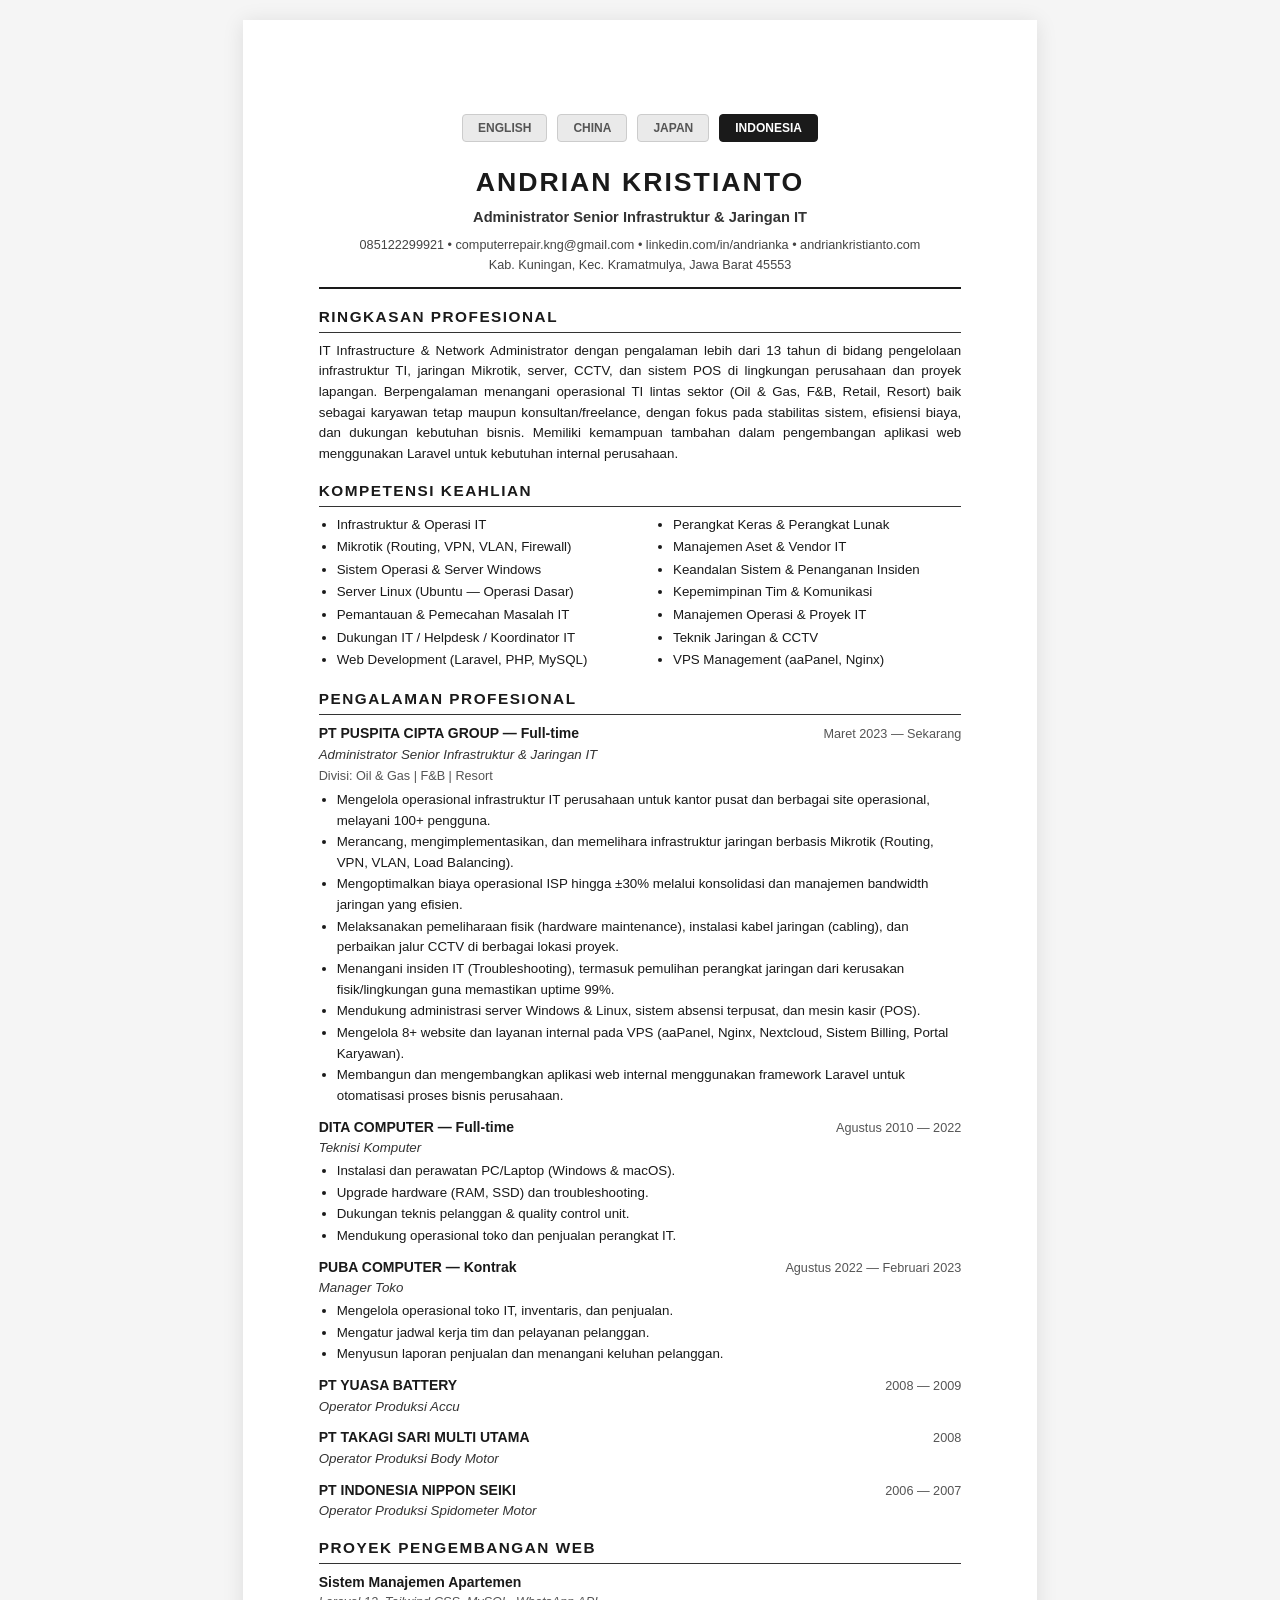
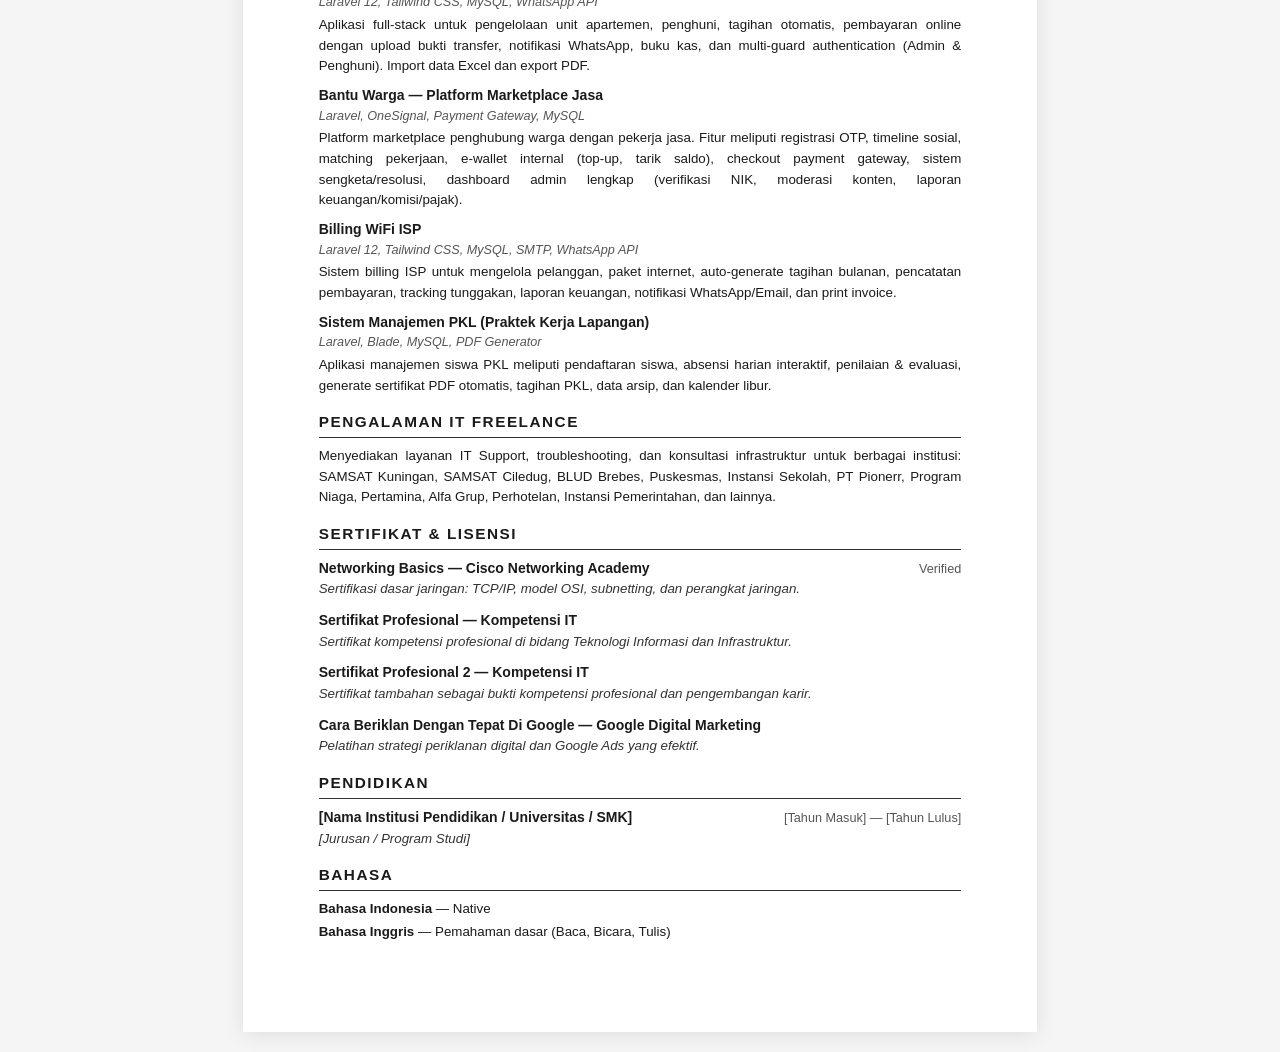
==== cv-ats.html @ 7e69eca9 "feat: add certificates section with documentation and styling to portfolio site" ====
<!DOCTYPE html>
<html lang="id">
<head>
    <meta charset="UTF-8">
    <meta name="viewport" content="width=device-width, initial-scale=1.0">
    <title>CV — Andrian Kristianto | IT Infrastructure & Network Administrator</title>
    <meta name="description" content="CV profesional Andrian Kristianto — Administrator Senior Infrastruktur & Jaringan IT dengan pengalaman 13+ tahun.">
    <link rel="stylesheet" href="cv-ats.css">
</head>
<body>

    <div class="cv-page">

        <!-- LANGUAGE SWITCHER -->
        <div class="lang-switcher no-print">
            <button class="lang-btn" onclick="switchLanguage(this, 'en')">ENGLISH</button>
            <button class="lang-btn" onclick="switchLanguage(this, 'zh')">CHINA</button>
            <button class="lang-btn" onclick="switchLanguage(this, 'ja')">JAPAN</button>
            <button class="lang-btn active" onclick="switchLanguage(this, 'id')">INDONESIA</button>
        </div>

        <!-- HEADER -->
        <header class="cv-header">
            <h1>ANDRIAN KRISTIANTO</h1>
            <p class="cv-subtitle">Administrator Senior Infrastruktur & Jaringan IT</p>
            <p class="cv-contact">
                085122299921 &bull; computerrepair.kng@gmail.com &bull; linkedin.com/in/andrianka &bull; andriankristianto.com<br>
                Kab. Kuningan, Kec. Kramatmulya, Jawa Barat 45553
            </p>
        </header>

        <!-- RINGKASAN PROFESIONAL -->
        <section class="cv-section">
            <h2>RINGKASAN PROFESIONAL</h2>
            <p>
                IT Infrastructure & Network Administrator dengan pengalaman lebih dari 13 tahun di bidang pengelolaan 
                infrastruktur TI, jaringan Mikrotik, server, CCTV, dan sistem POS di lingkungan perusahaan dan proyek lapangan. 
                Berpengalaman menangani operasional TI lintas sektor (Oil & Gas, F&B, Retail, Resort) baik sebagai karyawan 
                tetap maupun konsultan/freelance, dengan fokus pada stabilitas sistem, efisiensi biaya, dan dukungan 
                kebutuhan bisnis. Memiliki kemampuan tambahan dalam pengembangan aplikasi web menggunakan Laravel untuk 
                kebutuhan internal perusahaan.
            </p>
        </section>

        <!-- KOMPETENSI KEAHLIAN -->
        <section class="cv-section">
            <h2>KOMPETENSI KEAHLIAN</h2>
            <div class="cv-skills-grid">
                <ul>
                    <li>Infrastruktur & Operasi IT</li>
                    <li>Mikrotik (Routing, VPN, VLAN, Firewall)</li>
                    <li>Sistem Operasi & Server Windows</li>
                    <li>Server Linux (Ubuntu — Operasi Dasar)</li>
                    <li>Pemantauan & Pemecahan Masalah IT</li>
                    <li>Dukungan IT / Helpdesk / Koordinator IT</li>
                    <li>Web Development (Laravel, PHP, MySQL)</li>
                </ul>
                <ul>
                    <li>Perangkat Keras & Perangkat Lunak</li>
                    <li>Manajemen Aset & Vendor IT</li>
                    <li>Keandalan Sistem & Penanganan Insiden</li>
                    <li>Kepemimpinan Tim & Komunikasi</li>
                    <li>Manajemen Operasi & Proyek IT</li>
                    <li>Teknik Jaringan & CCTV</li>
                    <li>VPS Management (aaPanel, Nginx)</li>
                </ul>
            </div>
        </section>

        <!-- PENGALAMAN PROFESIONAL -->
        <section class="cv-section">
            <h2>PENGALAMAN PROFESIONAL</h2>

            <div class="cv-job">
                <div class="cv-job-header">
                    <h3>PT PUSPITA CIPTA GROUP — Full-time</h3>
                    <span class="cv-date">Maret 2023 — Sekarang</span>
                </div>
                <p class="cv-job-title">Administrator Senior Infrastruktur & Jaringan IT</p>
                <p class="cv-job-division">Divisi: Oil & Gas | F&B | Resort</p>
                <ul>
                    <li>Mengelola operasional infrastruktur IT perusahaan untuk kantor pusat dan berbagai site operasional, melayani 100+ pengguna.</li>
                    <li>Merancang, mengimplementasikan, dan memelihara infrastruktur jaringan berbasis Mikrotik (Routing, VPN, VLAN, Load Balancing).</li>
                    <li>Mengoptimalkan biaya operasional ISP hingga ±30% melalui konsolidasi dan manajemen bandwidth jaringan yang efisien.</li>
                    <li>Melaksanakan pemeliharaan fisik (hardware maintenance), instalasi kabel jaringan (cabling), dan perbaikan jalur CCTV di berbagai lokasi proyek.</li>
                    <li>Menangani insiden IT (Troubleshooting), termasuk pemulihan perangkat jaringan dari kerusakan fisik/lingkungan guna memastikan uptime 99%.</li>
                    <li>Mendukung administrasi server Windows & Linux, sistem absensi terpusat, dan mesin kasir (POS).</li>
                    <li>Mengelola 8+ website dan layanan internal pada VPS (aaPanel, Nginx, Nextcloud, Sistem Billing, Portal Karyawan).</li>
                    <li>Membangun dan mengembangkan aplikasi web internal menggunakan framework Laravel untuk otomatisasi proses bisnis perusahaan.</li>
                </ul>
            </div>

            <div class="cv-job">
                <div class="cv-job-header">
                    <h3>DITA COMPUTER — Full-time</h3>
                    <span class="cv-date">Agustus 2010 — 2022</span>
                </div>
                <p class="cv-job-title">Teknisi Komputer</p>
                <ul>
                    <li>Instalasi dan perawatan PC/Laptop (Windows & macOS).</li>
                    <li>Upgrade hardware (RAM, SSD) dan troubleshooting.</li>
                    <li>Dukungan teknis pelanggan & quality control unit.</li>
                    <li>Mendukung operasional toko dan penjualan perangkat IT.</li>
                </ul>
            </div>

            <div class="cv-job">
                <div class="cv-job-header">
                    <h3>PUBA COMPUTER — Kontrak</h3>
                    <span class="cv-date">Agustus 2022 — Februari 2023</span>
                </div>
                <p class="cv-job-title">Manager Toko</p>
                <ul>
                    <li>Mengelola operasional toko IT, inventaris, dan penjualan.</li>
                    <li>Mengatur jadwal kerja tim dan pelayanan pelanggan.</li>
                    <li>Menyusun laporan penjualan dan menangani keluhan pelanggan.</li>
                </ul>
            </div>

            <div class="cv-job">
                <div class="cv-job-header">
                    <h3>PT YUASA BATTERY</h3>
                    <span class="cv-date">2008 — 2009</span>
                </div>
                <p class="cv-job-title">Operator Produksi Accu</p>
            </div>

            <div class="cv-job">
                <div class="cv-job-header">
                    <h3>PT TAKAGI SARI MULTI UTAMA</h3>
                    <span class="cv-date">2008</span>
                </div>
                <p class="cv-job-title">Operator Produksi Body Motor</p>
            </div>

            <div class="cv-job">
                <div class="cv-job-header">
                    <h3>PT INDONESIA NIPPON SEIKI</h3>
                    <span class="cv-date">2006 — 2007</span>
                </div>
                <p class="cv-job-title">Operator Produksi Spidometer Motor</p>
            </div>
        </section>

        <!-- PROYEK PENGEMBANGAN WEB -->
        <section class="cv-section">
            <h2>PROYEK PENGEMBANGAN WEB</h2>

            <div class="cv-project">
                <h3>Sistem Manajemen Apartemen</h3>
                <p class="cv-tech">Laravel 12, Tailwind CSS, MySQL, WhatsApp API</p>
                <p>Aplikasi full-stack untuk pengelolaan unit apartemen, penghuni, tagihan otomatis, pembayaran online dengan upload bukti transfer, notifikasi WhatsApp, buku kas, dan multi-guard authentication (Admin & Penghuni). Import data Excel dan export PDF.</p>
            </div>

            <div class="cv-project">
                <h3>Bantu Warga — Platform Marketplace Jasa</h3>
                <p class="cv-tech">Laravel, OneSignal, Payment Gateway, MySQL</p>
                <p>Platform marketplace penghubung warga dengan pekerja jasa. Fitur meliputi registrasi OTP, timeline sosial, matching pekerjaan, e-wallet internal (top-up, tarik saldo), checkout payment gateway, sistem sengketa/resolusi, dashboard admin lengkap (verifikasi NIK, moderasi konten, laporan keuangan/komisi/pajak).</p>
            </div>

            <div class="cv-project">
                <h3>Billing WiFi ISP</h3>
                <p class="cv-tech">Laravel 12, Tailwind CSS, MySQL, SMTP, WhatsApp API</p>
                <p>Sistem billing ISP untuk mengelola pelanggan, paket internet, auto-generate tagihan bulanan, pencatatan pembayaran, tracking tunggakan, laporan keuangan, notifikasi WhatsApp/Email, dan print invoice.</p>
            </div>

            <div class="cv-project">
                <h3>Sistem Manajemen PKL (Praktek Kerja Lapangan)</h3>
                <p class="cv-tech">Laravel, Blade, MySQL, PDF Generator</p>
                <p>Aplikasi manajemen siswa PKL meliputi pendaftaran siswa, absensi harian interaktif, penilaian & evaluasi, generate sertifikat PDF otomatis, tagihan PKL, data arsip, dan kalender libur.</p>
            </div>
        </section>

        <!-- IT FREELANCE -->
        <section class="cv-section">
            <h2>PENGALAMAN IT FREELANCE</h2>
            <p>
                Menyediakan layanan IT Support, troubleshooting, dan konsultasi infrastruktur untuk berbagai institusi:
                SAMSAT Kuningan, SAMSAT Ciledug, BLUD Brebes, Puskesmas, Instansi Sekolah, PT Pionerr, 
                Program Niaga, Pertamina, Alfa Grup, Perhotelan, Instansi Pemerintahan, dan lainnya.
            </p>
        </section>

        <!-- SERTIFIKAT & LISENSI -->
        <section class="cv-section">
            <h2>SERTIFIKAT & LISENSI</h2>

            <div class="cv-job">
                <div class="cv-job-header">
                    <h3>Networking Basics — Cisco Networking Academy</h3>
                    <span class="cv-date">Verified</span>
                </div>
                <p class="cv-job-title">Sertifikasi dasar jaringan: TCP/IP, model OSI, subnetting, dan perangkat jaringan.</p>
            </div>

            <div class="cv-job">
                <div class="cv-job-header">
                    <h3>Sertifikat Profesional — Kompetensi IT</h3>
                </div>
                <p class="cv-job-title">Sertifikat kompetensi profesional di bidang Teknologi Informasi dan Infrastruktur.</p>
            </div>

            <div class="cv-job">
                <div class="cv-job-header">
                    <h3>Sertifikat Profesional 2 — Kompetensi IT</h3>
                </div>
                <p class="cv-job-title">Sertifikat tambahan sebagai bukti kompetensi profesional dan pengembangan karir.</p>
            </div>

            <div class="cv-job">
                <div class="cv-job-header">
                    <h3>Cara Beriklan Dengan Tepat Di Google — Google Digital Marketing</h3>
                </div>
                <p class="cv-job-title">Pelatihan strategi periklanan digital dan Google Ads yang efektif.</p>
            </div>
        </section>

        <!-- PENDIDIKAN -->
        <section class="cv-section">
            <h2>PENDIDIKAN</h2>
            <div class="cv-job">
                <div class="cv-job-header">
                    <h3>[Nama Institusi Pendidikan / Universitas / SMK]</h3>
                    <span class="cv-date">[Tahun Masuk] — [Tahun Lulus]</span>
                </div>
                <p class="cv-job-title">[Jurusan / Program Studi]</p>
            </div>
        </section>

        <!-- BAHASA -->
        <section class="cv-section">
            <h2>BAHASA</h2>
            <ul class="cv-lang">
                <li><strong>Bahasa Indonesia</strong> — Native</li>
                <li><strong>Bahasa Inggris</strong> — Pemahaman dasar (Baca, Bicara, Tulis)</li>
            </ul>
        </section>

    </div>

    <script>
        function switchLanguage(btn, langCode) {
            // Remove active class from all buttons
            document.querySelectorAll('.lang-btn').forEach(function(el) {
                el.classList.remove('active');
            });
            // Add active class to clicked button
            btn.classList.add('active');

            // Here you can add logic to translate the CV content or redirect to another page.
            // Example:
            // if (langCode === 'en') window.location.href = 'cv-ats-en.html';
            console.log("Language changed to: " + langCode);
        }
    </script>
</body>
</html>
---- cv-ats.css ----
/* ============================================
   CV ATS — Print-Ready Stylesheet
   Clean, semantic, no graphics
   ============================================ */

* {
    margin: 0;
    padding: 0;
    box-sizing: border-box;
}

body {
    font-family: 'Segoe UI', 'Helvetica Neue', Arial, sans-serif;
    font-size: 10.5pt;
    line-height: 1.55;
    color: #1a1a1a;
    background: #f5f5f5;
}

.cv-page {
    max-width: 210mm;
    margin: 20px auto;
    padding: 25mm 20mm 20mm 20mm;
    background: #fff;
    box-shadow: 0 2px 20px rgba(0,0,0,.1);
}

/* --- LANGUAGE SWITCHER --- */
.lang-switcher {
    display: flex;
    justify-content: center;
    gap: 10px;
    margin-bottom: 20px;
}

.lang-btn {
    padding: 6px 15px;
    font-size: 9pt;
    font-weight: 600;
    color: #555;
    background: #eaeaea;
    border: 1px solid #ccc;
    border-radius: 4px;
    cursor: pointer;
    transition: all 0.2s ease;
}

.lang-btn:hover {
    background: #d4d4d4;
    color: #1a1a1a;
}

.lang-btn.active {
    background: #1a1a1a;
    color: #fff;
    border-color: #1a1a1a;
}

/* --- HEADER --- */
.cv-header {
    text-align: center;
    border-bottom: 2px solid #1a1a1a;
    padding-bottom: 12px;
    margin-bottom: 16px;
}

.cv-header h1 {
    font-size: 20pt;
    font-weight: 800;
    letter-spacing: 2px;
    margin-bottom: 2px;
}

.cv-subtitle {
    font-size: 11pt;
    font-weight: 600;
    color: #333;
    margin-bottom: 6px;
}

.cv-contact {
    font-size: 9.5pt;
    color: #444;
    line-height: 1.6;
}

/* --- SECTIONS --- */
.cv-section {
    margin-bottom: 14px;
}

.cv-section h2 {
    font-size: 11.5pt;
    font-weight: 700;
    text-transform: uppercase;
    letter-spacing: 1.5px;
    border-bottom: 1.5px solid #333;
    padding-bottom: 3px;
    margin-bottom: 8px;
    color: #1a1a1a;
}

.cv-section > p {
    text-align: justify;
    font-size: 10pt;
}

/* --- SKILLS GRID --- */
.cv-skills-grid {
    display: flex;
    gap: 30px;
}

.cv-skills-grid ul {
    flex: 1;
    list-style: disc;
    padding-left: 18px;
    font-size: 10pt;
}

.cv-skills-grid li {
    margin-bottom: 2px;
}

/* --- JOB ENTRIES --- */
.cv-job {
    margin-bottom: 10px;
}

.cv-job-header {
    display: flex;
    justify-content: space-between;
    align-items: baseline;
}

.cv-job-header h3 {
    font-size: 10.5pt;
    font-weight: 700;
}

.cv-date {
    font-size: 9.5pt;
    color: #555;
    white-space: nowrap;
}

.cv-job-title {
    font-style: italic;
    font-size: 10pt;
    color: #333;
    margin-bottom: 2px;
}

.cv-job-division {
    font-size: 9.5pt;
    color: #555;
    margin-bottom: 3px;
}

.cv-job ul {
    list-style: disc;
    padding-left: 18px;
    font-size: 10pt;
}

.cv-job li {
    margin-bottom: 1px;
}

/* --- PROJECTS --- */
.cv-project {
    margin-bottom: 8px;
}

.cv-project h3 {
    font-size: 10.5pt;
    font-weight: 700;
}

.cv-tech {
    font-size: 9.5pt;
    color: #555;
    font-style: italic;
    margin-bottom: 2px;
}

.cv-project > p:last-child {
    font-size: 10pt;
    text-align: justify;
}

/* --- LANGUAGE --- */
.cv-lang {
    list-style: none;
    font-size: 10pt;
}

.cv-lang li {
    margin-bottom: 2px;
}

/* ============================================
   PRINT STYLES
   ============================================ */
@media print {
    body {
        background: #fff;
        font-size: 10pt;
    }

    .cv-page {
        max-width: none;
        margin: 0;
        padding: 15mm 18mm;
        box-shadow: none;
    }

    .no-print {
        display: none !important;
    }

    .cv-header h1 {
        font-size: 18pt;
    }

    .cv-section h2 {
        font-size: 11pt;
    }

    /* Prevent page breaks inside jobs/projects */
    .cv-job, .cv-project {
        page-break-inside: avoid;
    }

    /* Ensure sections don't orphan headers */
    .cv-section h2 {
        page-break-after: avoid;
    }
}

@page {
    size: A4;
    margin: 10mm;
}
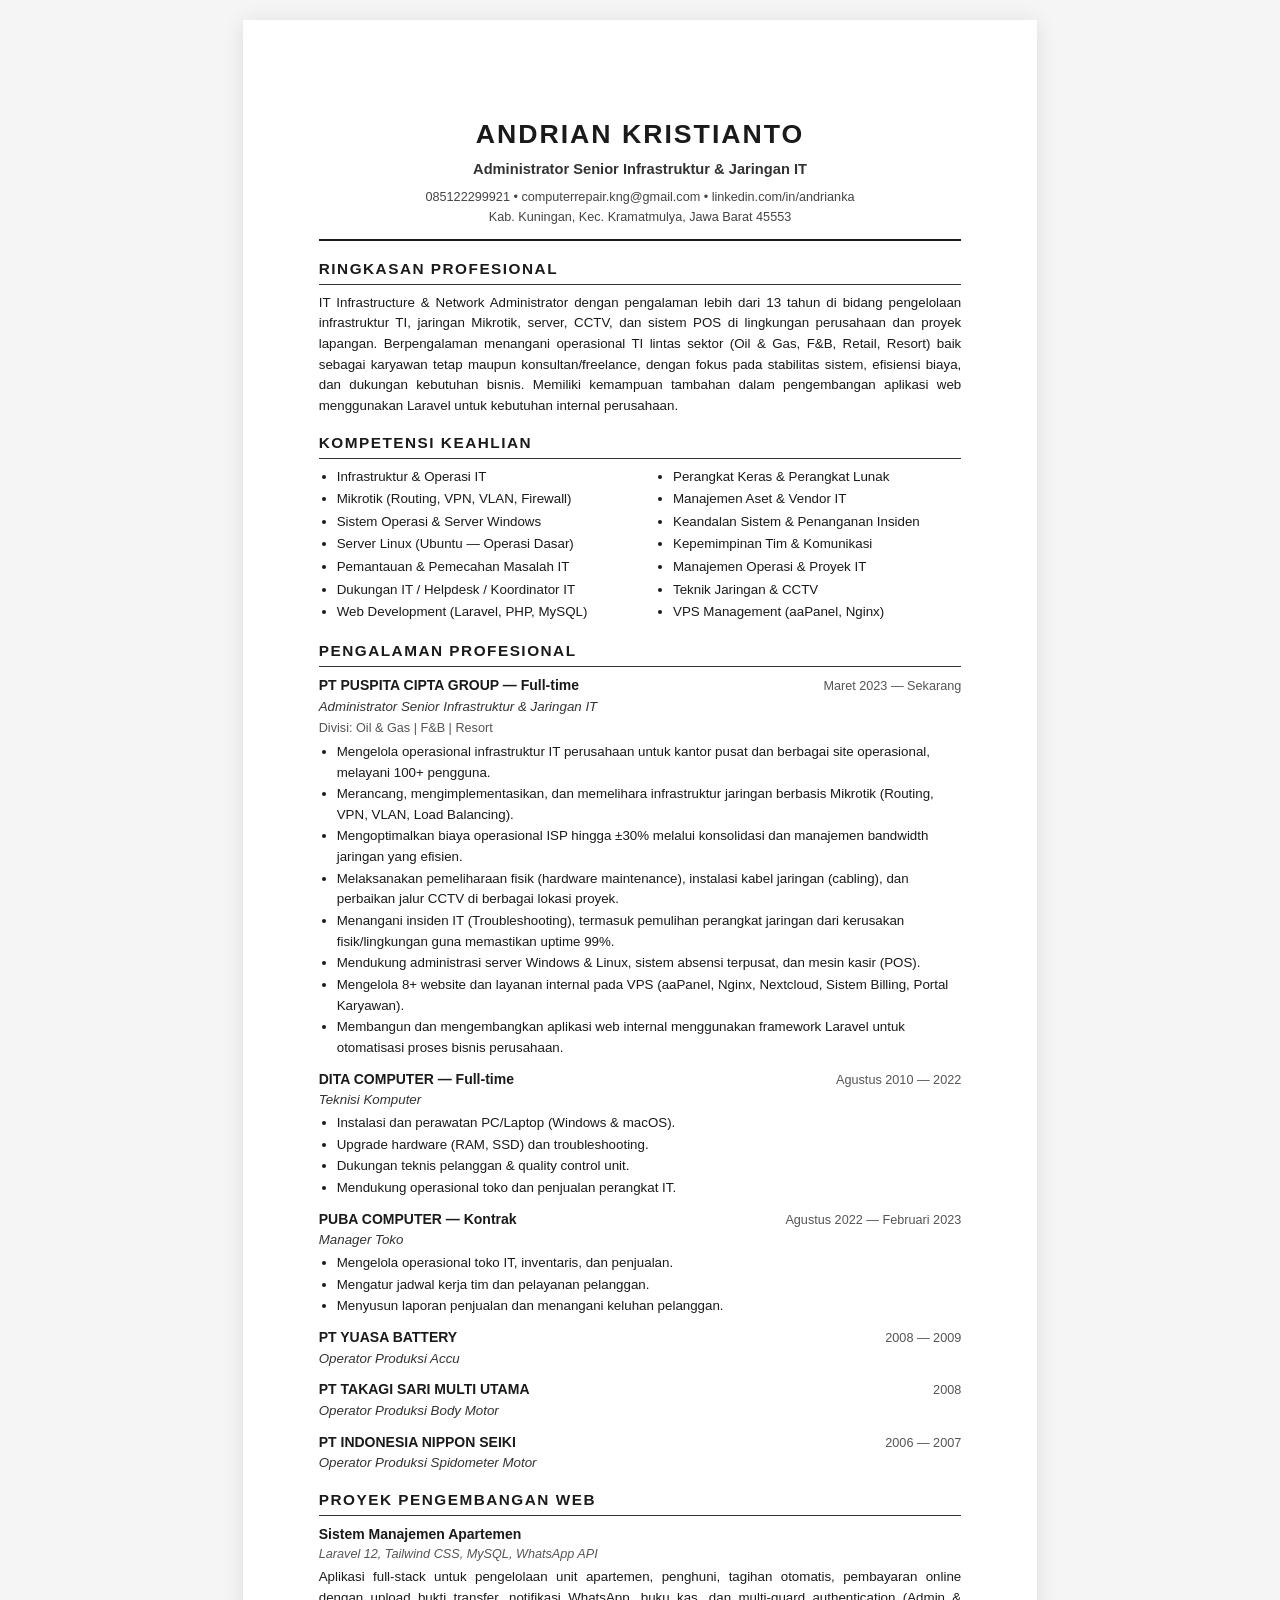
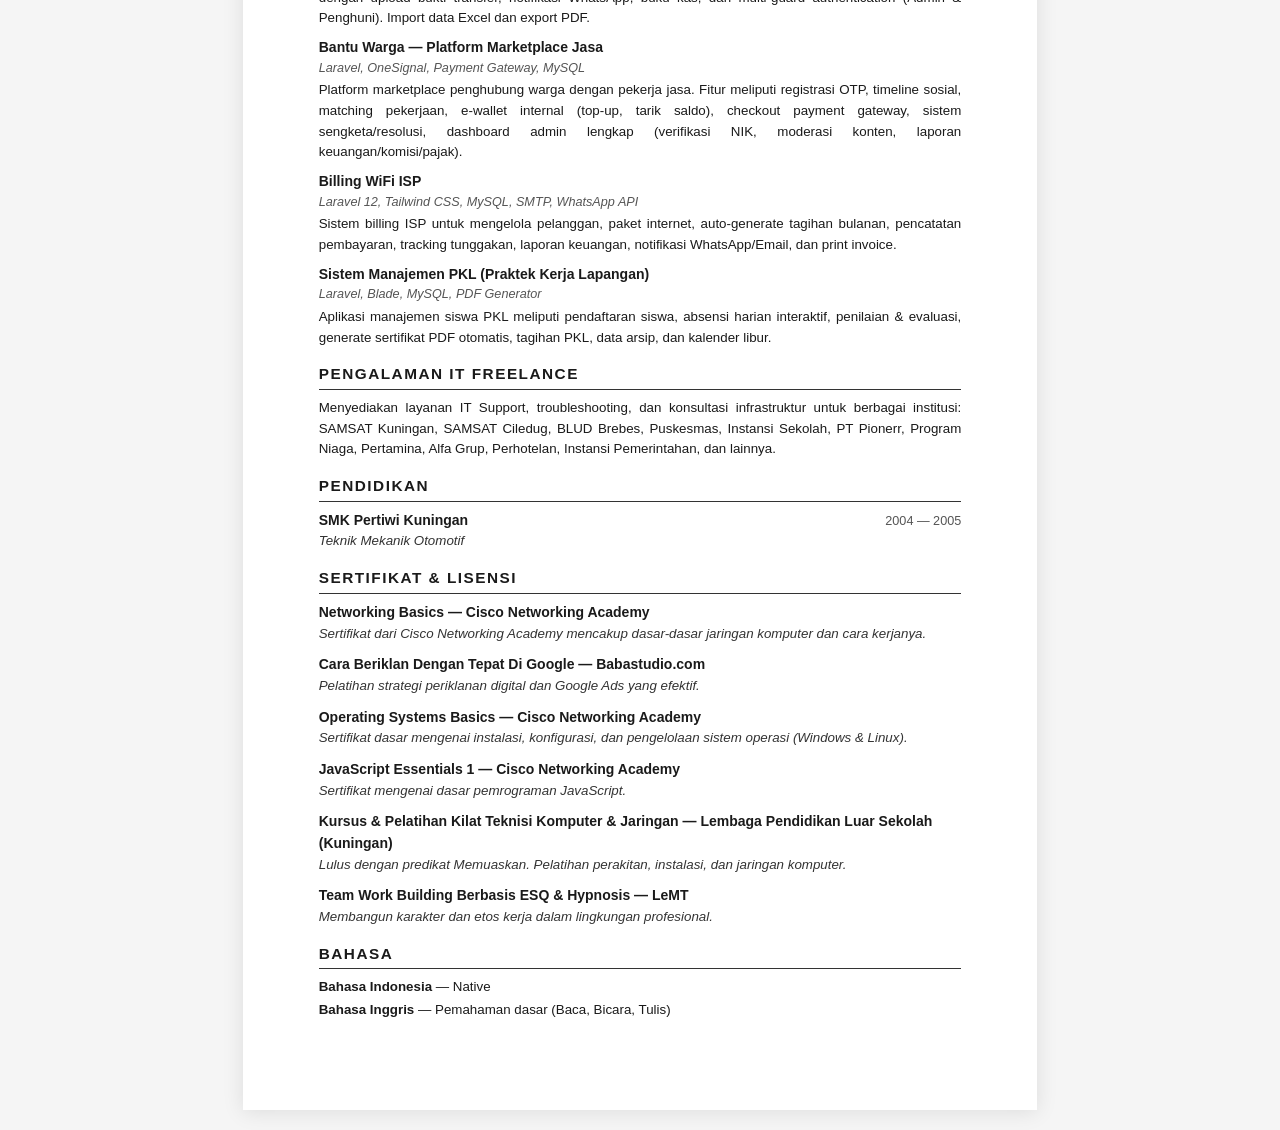
==== commit 0f9c1063: "feat: update CV education and certification details while redesigning project layout and adding supp" ====
--- a/cv-ats.html
+++ b/cv-ats.html
@@ -11,20 +11,12 @@
 
     <div class="cv-page">
 
-        <!-- LANGUAGE SWITCHER -->
-        <div class="lang-switcher no-print">
-            <button class="lang-btn" onclick="switchLanguage(this, 'en')">ENGLISH</button>
-            <button class="lang-btn" onclick="switchLanguage(this, 'zh')">CHINA</button>
-            <button class="lang-btn" onclick="switchLanguage(this, 'ja')">JAPAN</button>
-            <button class="lang-btn active" onclick="switchLanguage(this, 'id')">INDONESIA</button>
-        </div>
-
         <!-- HEADER -->
         <header class="cv-header">
             <h1>ANDRIAN KRISTIANTO</h1>
             <p class="cv-subtitle">Administrator Senior Infrastruktur & Jaringan IT</p>
             <p class="cv-contact">
-                085122299921 &bull; computerrepair.kng@gmail.com &bull; linkedin.com/in/andrianka &bull; andriankristianto.com<br>
+                085122299921 &bull; computerrepair.kng@gmail.com &bull; linkedin.com/in/andrianka<br>
                 Kab. Kuningan, Kec. Kramatmulya, Jawa Barat 45553
             </p>
         </header>
@@ -181,6 +173,18 @@
             </p>
         </section>
 
+        <!-- PENDIDIKAN -->
+        <section class="cv-section">
+            <h2>PENDIDIKAN</h2>
+            <div class="cv-job">
+                <div class="cv-job-header">
+                    <h3>SMK Pertiwi Kuningan</h3>
+                    <span class="cv-date">2004 — 2005</span>
+                </div>
+                <p class="cv-job-title">Teknik Mekanik Otomotif</p>
+            </div>
+        </section>
+
         <!-- SERTIFIKAT & LISENSI -->
         <section class="cv-section">
             <h2>SERTIFIKAT & LISENSI</h2>
@@ -188,45 +192,47 @@
             <div class="cv-job">
                 <div class="cv-job-header">
                     <h3>Networking Basics — Cisco Networking Academy</h3>
-                    <span class="cv-date">Verified</span>
-                </div>
-                <p class="cv-job-title">Sertifikasi dasar jaringan: TCP/IP, model OSI, subnetting, dan perangkat jaringan.</p>
-            </div>
-
-            <div class="cv-job">
-                <div class="cv-job-header">
-                    <h3>Sertifikat Profesional — Kompetensi IT</h3>
-                </div>
-                <p class="cv-job-title">Sertifikat kompetensi profesional di bidang Teknologi Informasi dan Infrastruktur.</p>
-            </div>
-
-            <div class="cv-job">
-                <div class="cv-job-header">
-                    <h3>Sertifikat Profesional 2 — Kompetensi IT</h3>
-                </div>
-                <p class="cv-job-title">Sertifikat tambahan sebagai bukti kompetensi profesional dan pengembangan karir.</p>
-            </div>
-
-            <div class="cv-job">
-                <div class="cv-job-header">
-                    <h3>Cara Beriklan Dengan Tepat Di Google — Google Digital Marketing</h3>
+                </div>
+                <p class="cv-job-title">Sertifikat dari Cisco Networking Academy mencakup dasar-dasar jaringan komputer dan cara kerjanya.</p>
+            </div>
+
+            <div class="cv-job">
+                <div class="cv-job-header">
+                    <h3>Cara Beriklan Dengan Tepat Di Google — Babastudio.com</h3>
                 </div>
                 <p class="cv-job-title">Pelatihan strategi periklanan digital dan Google Ads yang efektif.</p>
             </div>
-        </section>
-
-        <!-- PENDIDIKAN -->
-        <section class="cv-section">
-            <h2>PENDIDIKAN</h2>
-            <div class="cv-job">
-                <div class="cv-job-header">
-                    <h3>[Nama Institusi Pendidikan / Universitas / SMK]</h3>
-                    <span class="cv-date">[Tahun Masuk] — [Tahun Lulus]</span>
-                </div>
-                <p class="cv-job-title">[Jurusan / Program Studi]</p>
-            </div>
-        </section>
-
+
+            <div class="cv-job">
+                <div class="cv-job-header">
+                    <h3>Operating Systems Basics — Cisco Networking Academy</h3>
+                </div>
+                <p class="cv-job-title">Sertifikat dasar mengenai instalasi, konfigurasi, dan pengelolaan sistem operasi (Windows & Linux).</p>
+            </div>
+
+            <div class="cv-job">
+                <div class="cv-job-header">
+                    <h3>JavaScript Essentials 1 — Cisco Networking Academy</h3>
+                </div>
+                <p class="cv-job-title">Sertifikat mengenai dasar pemrograman JavaScript.</p>
+            </div>
+
+            <div class="cv-job">
+                <div class="cv-job-header">
+                    <h3>Kursus & Pelatihan Kilat Teknisi Komputer & Jaringan — Lembaga Pendidikan Luar Sekolah (Kuningan)</h3>
+                </div>
+                <p class="cv-job-title">Lulus dengan predikat Memuaskan. Pelatihan perakitan, instalasi, dan jaringan komputer.</p>
+            </div>
+
+            <div class="cv-job">
+                <div class="cv-job-header">
+                    <h3>Team Work Building Berbasis ESQ & Hypnosis — LeMT</h3>
+                </div>
+                <p class="cv-job-title">Membangun karakter dan etos kerja dalam lingkungan profesional.</p>
+            </div>
+        </section>
+
+        <!-- PENDIDIKAN (Dummy Dihapus) -->
         <!-- BAHASA -->
         <section class="cv-section">
             <h2>BAHASA</h2>
@@ -238,20 +244,13 @@
 
     </div>
 
-    <script>
-        function switchLanguage(btn, langCode) {
-            // Remove active class from all buttons
-            document.querySelectorAll('.lang-btn').forEach(function(el) {
-                el.classList.remove('active');
-            });
-            // Add active class to clicked button
-            btn.classList.add('active');
-
-            // Here you can add logic to translate the CV content or redirect to another page.
-            // Example:
-            // if (langCode === 'en') window.location.href = 'cv-ats-en.html';
-            console.log("Language changed to: " + langCode);
+    <!-- Google Translate Element (Hidden) -->
+    <div id="google_translate_element" style="display: none;"></div>
+    <script type="text/javascript">
+        function googleTranslateElementInit() {
+            new google.translate.TranslateElement({pageLanguage: 'id', autoDisplay: false}, 'google_translate_element');
         }
     </script>
+    <script type="text/javascript" src="https://translate.google.com/translate_a/element.js?cb=googleTranslateElementInit"></script>
 </body>
 </html>
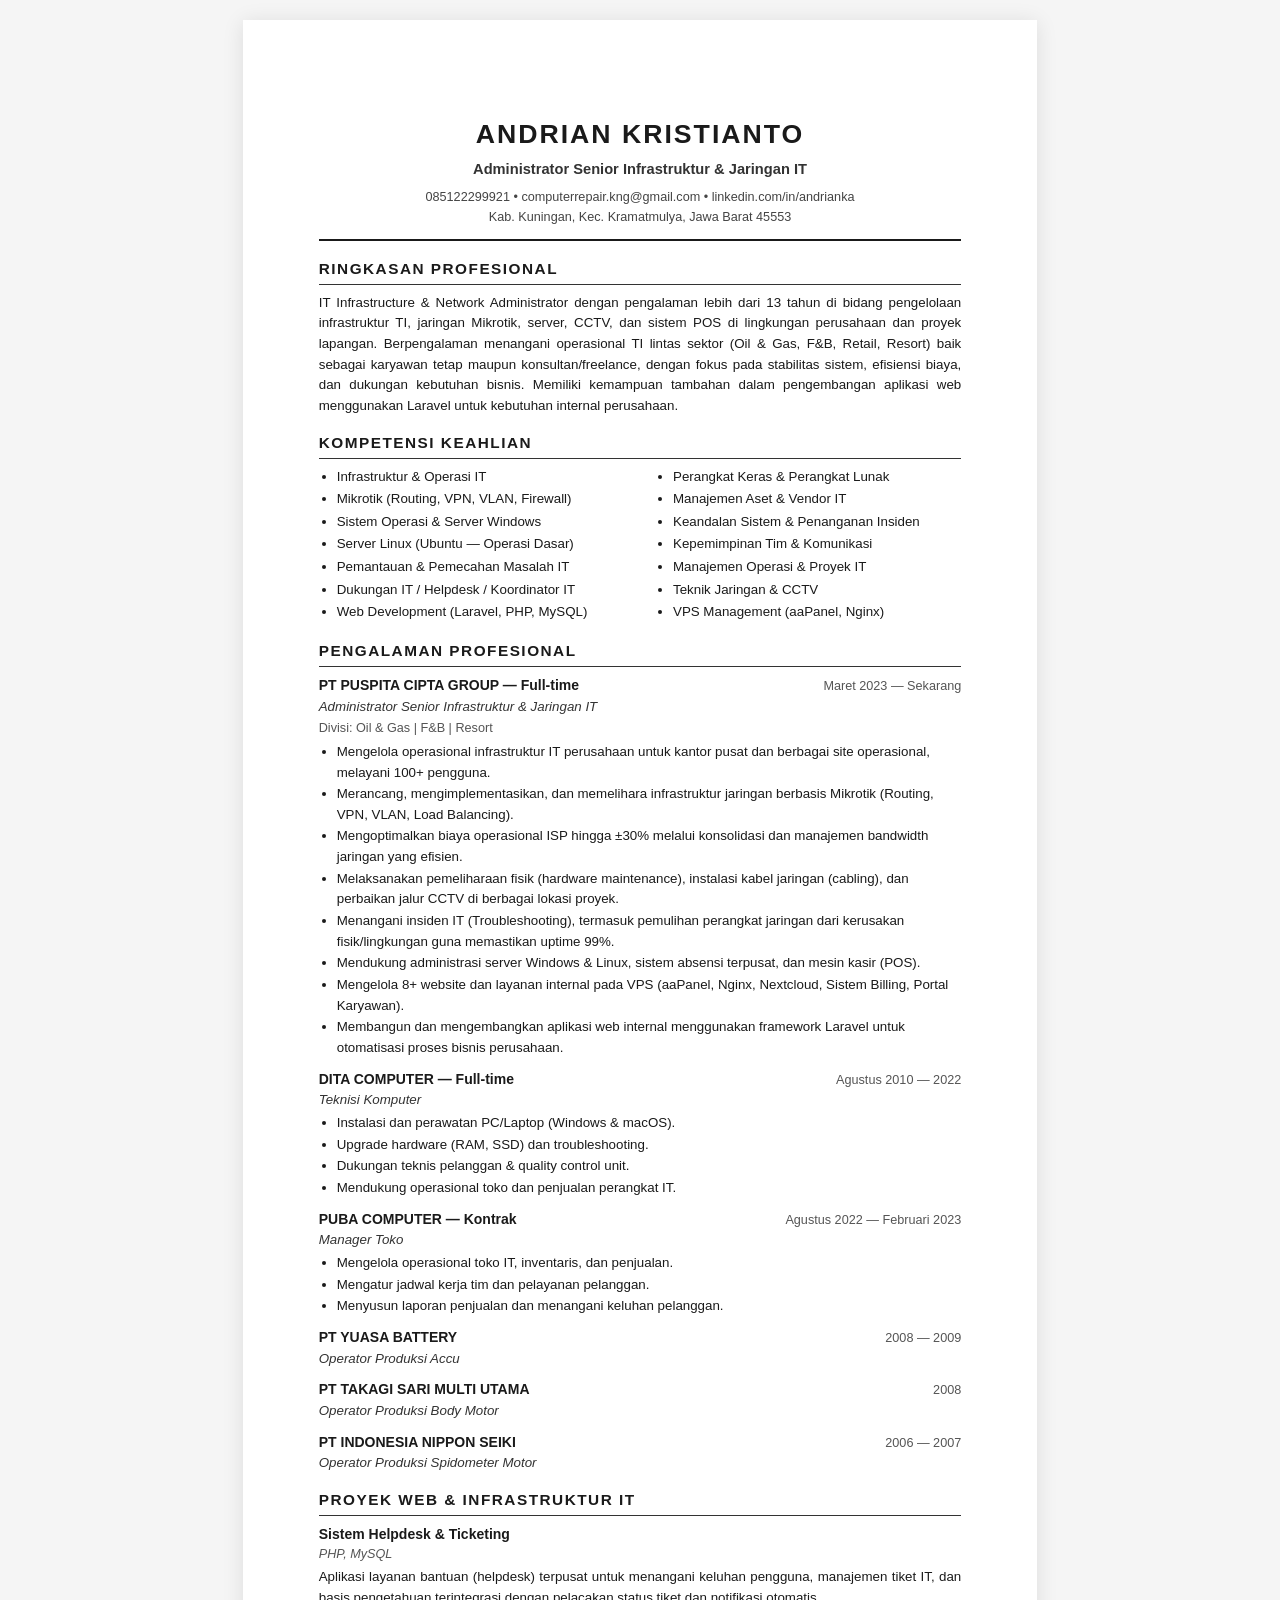
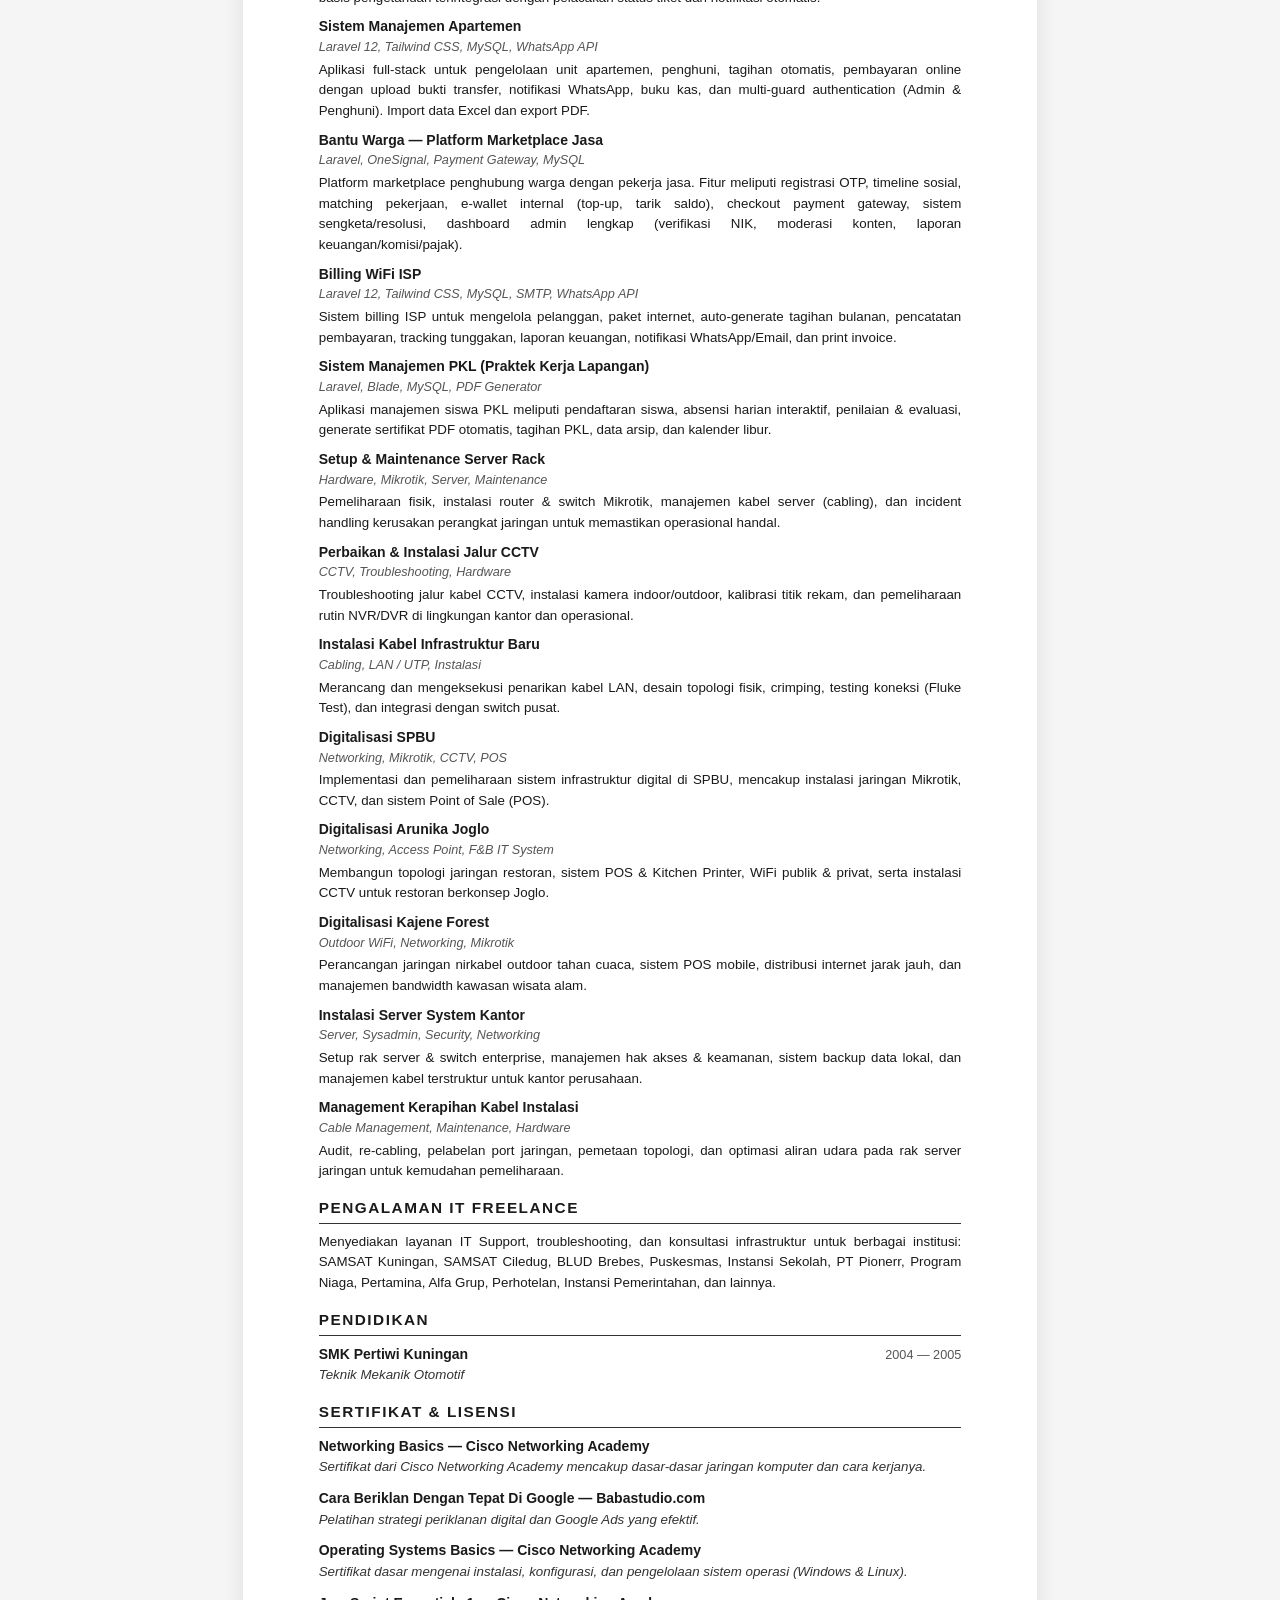
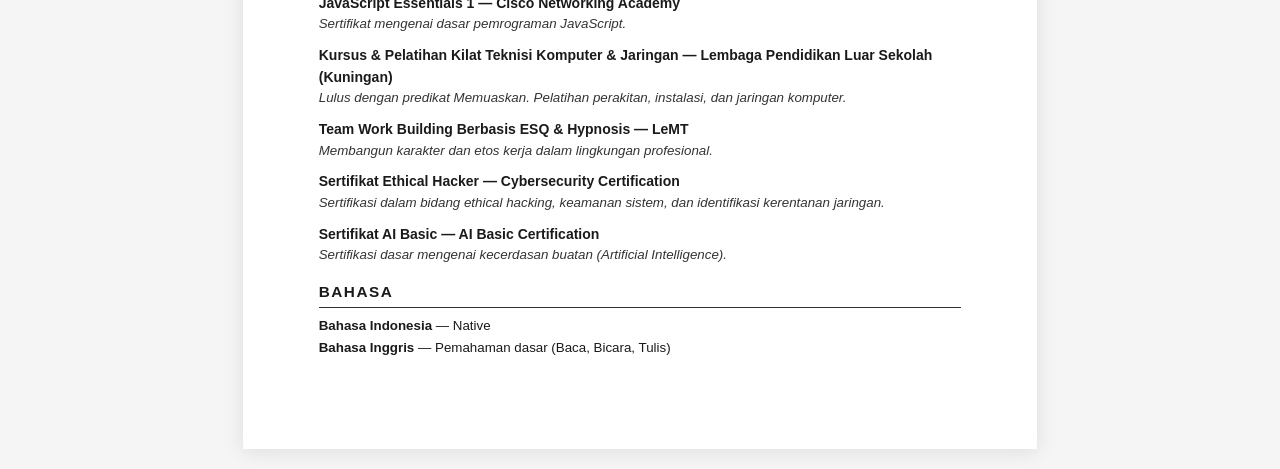
==== commit 6871025d: "Update portfolio CV and add AI certificate" ====
--- a/cv-ats.html
+++ b/cv-ats.html
@@ -134,9 +134,15 @@
             </div>
         </section>
 
-        <!-- PROYEK PENGEMBANGAN WEB -->
-        <section class="cv-section">
-            <h2>PROYEK PENGEMBANGAN WEB</h2>
+        <!-- PROYEK WEB & INFRASTRUKTUR IT -->
+        <section class="cv-section">
+            <h2>PROYEK WEB & INFRASTRUKTUR IT</h2>
+
+            <div class="cv-project">
+                <h3>Sistem Helpdesk & Ticketing</h3>
+                <p class="cv-tech">PHP, MySQL</p>
+                <p>Aplikasi layanan bantuan (helpdesk) terpusat untuk menangani keluhan pengguna, manajemen tiket IT, dan basis pengetahuan terintegrasi dengan pelacakan status tiket dan notifikasi otomatis.</p>
+            </div>
 
             <div class="cv-project">
                 <h3>Sistem Manajemen Apartemen</h3>
@@ -160,6 +166,54 @@
                 <h3>Sistem Manajemen PKL (Praktek Kerja Lapangan)</h3>
                 <p class="cv-tech">Laravel, Blade, MySQL, PDF Generator</p>
                 <p>Aplikasi manajemen siswa PKL meliputi pendaftaran siswa, absensi harian interaktif, penilaian & evaluasi, generate sertifikat PDF otomatis, tagihan PKL, data arsip, dan kalender libur.</p>
+            </div>
+
+            <div class="cv-project">
+                <h3>Setup & Maintenance Server Rack</h3>
+                <p class="cv-tech">Hardware, Mikrotik, Server, Maintenance</p>
+                <p>Pemeliharaan fisik, instalasi router & switch Mikrotik, manajemen kabel server (cabling), dan incident handling kerusakan perangkat jaringan untuk memastikan operasional handal.</p>
+            </div>
+
+            <div class="cv-project">
+                <h3>Perbaikan & Instalasi Jalur CCTV</h3>
+                <p class="cv-tech">CCTV, Troubleshooting, Hardware</p>
+                <p>Troubleshooting jalur kabel CCTV, instalasi kamera indoor/outdoor, kalibrasi titik rekam, dan pemeliharaan rutin NVR/DVR di lingkungan kantor dan operasional.</p>
+            </div>
+
+            <div class="cv-project">
+                <h3>Instalasi Kabel Infrastruktur Baru</h3>
+                <p class="cv-tech">Cabling, LAN / UTP, Instalasi</p>
+                <p>Merancang dan mengeksekusi penarikan kabel LAN, desain topologi fisik, crimping, testing koneksi (Fluke Test), dan integrasi dengan switch pusat.</p>
+            </div>
+
+            <div class="cv-project">
+                <h3>Digitalisasi SPBU</h3>
+                <p class="cv-tech">Networking, Mikrotik, CCTV, POS</p>
+                <p>Implementasi dan pemeliharaan sistem infrastruktur digital di SPBU, mencakup instalasi jaringan Mikrotik, CCTV, dan sistem Point of Sale (POS).</p>
+            </div>
+
+            <div class="cv-project">
+                <h3>Digitalisasi Arunika Joglo</h3>
+                <p class="cv-tech">Networking, Access Point, F&B IT System</p>
+                <p>Membangun topologi jaringan restoran, sistem POS & Kitchen Printer, WiFi publik & privat, serta instalasi CCTV untuk restoran berkonsep Joglo.</p>
+            </div>
+
+            <div class="cv-project">
+                <h3>Digitalisasi Kajene Forest</h3>
+                <p class="cv-tech">Outdoor WiFi, Networking, Mikrotik</p>
+                <p>Perancangan jaringan nirkabel outdoor tahan cuaca, sistem POS mobile, distribusi internet jarak jauh, dan manajemen bandwidth kawasan wisata alam.</p>
+            </div>
+
+            <div class="cv-project">
+                <h3>Instalasi Server System Kantor</h3>
+                <p class="cv-tech">Server, Sysadmin, Security, Networking</p>
+                <p>Setup rak server & switch enterprise, manajemen hak akses & keamanan, sistem backup data lokal, dan manajemen kabel terstruktur untuk kantor perusahaan.</p>
+            </div>
+
+            <div class="cv-project">
+                <h3>Management Kerapihan Kabel Instalasi</h3>
+                <p class="cv-tech">Cable Management, Maintenance, Hardware</p>
+                <p>Audit, re-cabling, pelabelan port jaringan, pemetaan topologi, dan optimasi aliran udara pada rak server jaringan untuk kemudahan pemeliharaan.</p>
             </div>
         </section>
 
@@ -229,6 +283,20 @@
                     <h3>Team Work Building Berbasis ESQ & Hypnosis — LeMT</h3>
                 </div>
                 <p class="cv-job-title">Membangun karakter dan etos kerja dalam lingkungan profesional.</p>
+            </div>
+
+            <div class="cv-job">
+                <div class="cv-job-header">
+                    <h3>Sertifikat Ethical Hacker — Cybersecurity Certification</h3>
+                </div>
+                <p class="cv-job-title">Sertifikasi dalam bidang ethical hacking, keamanan sistem, dan identifikasi kerentanan jaringan.</p>
+            </div>
+
+            <div class="cv-job">
+                <div class="cv-job-header">
+                    <h3>Sertifikat AI Basic — AI Basic Certification</h3>
+                </div>
+                <p class="cv-job-title">Sertifikasi dasar mengenai kecerdasan buatan (Artificial Intelligence).</p>
             </div>
         </section>
 
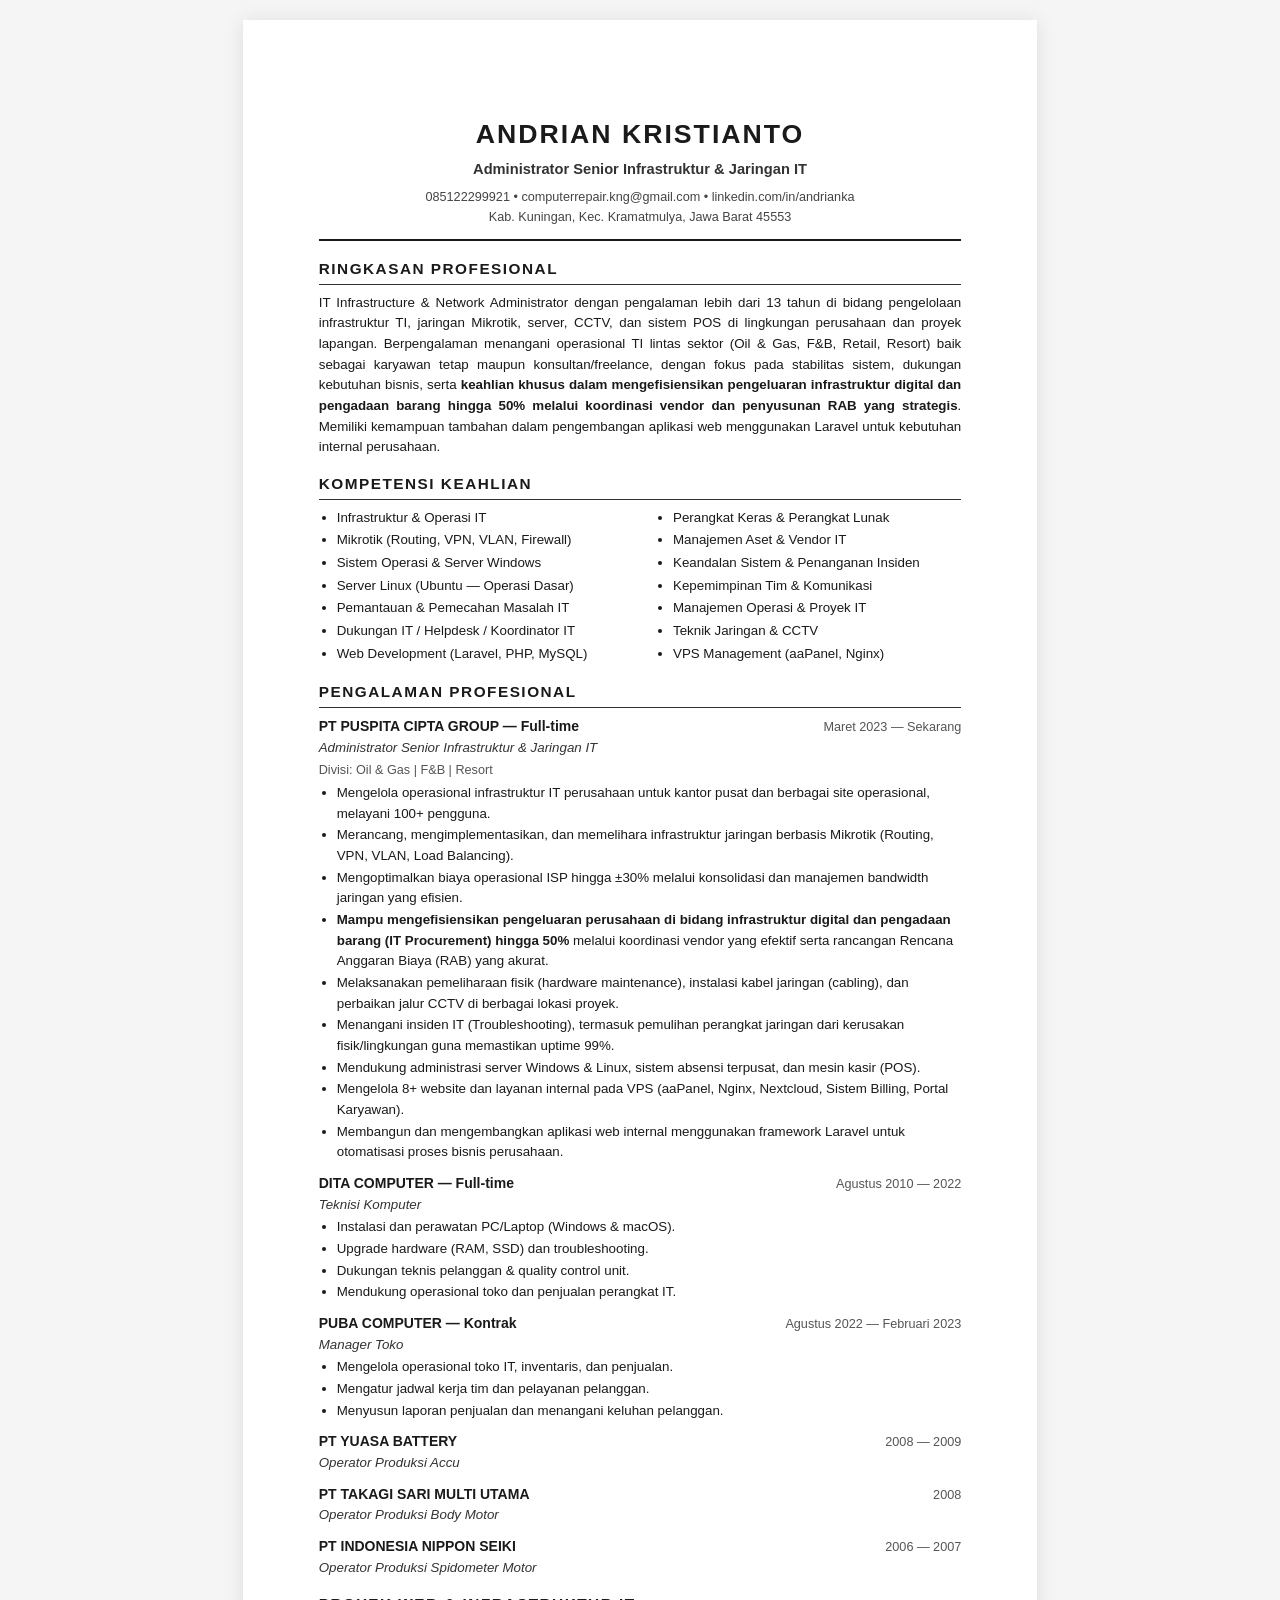
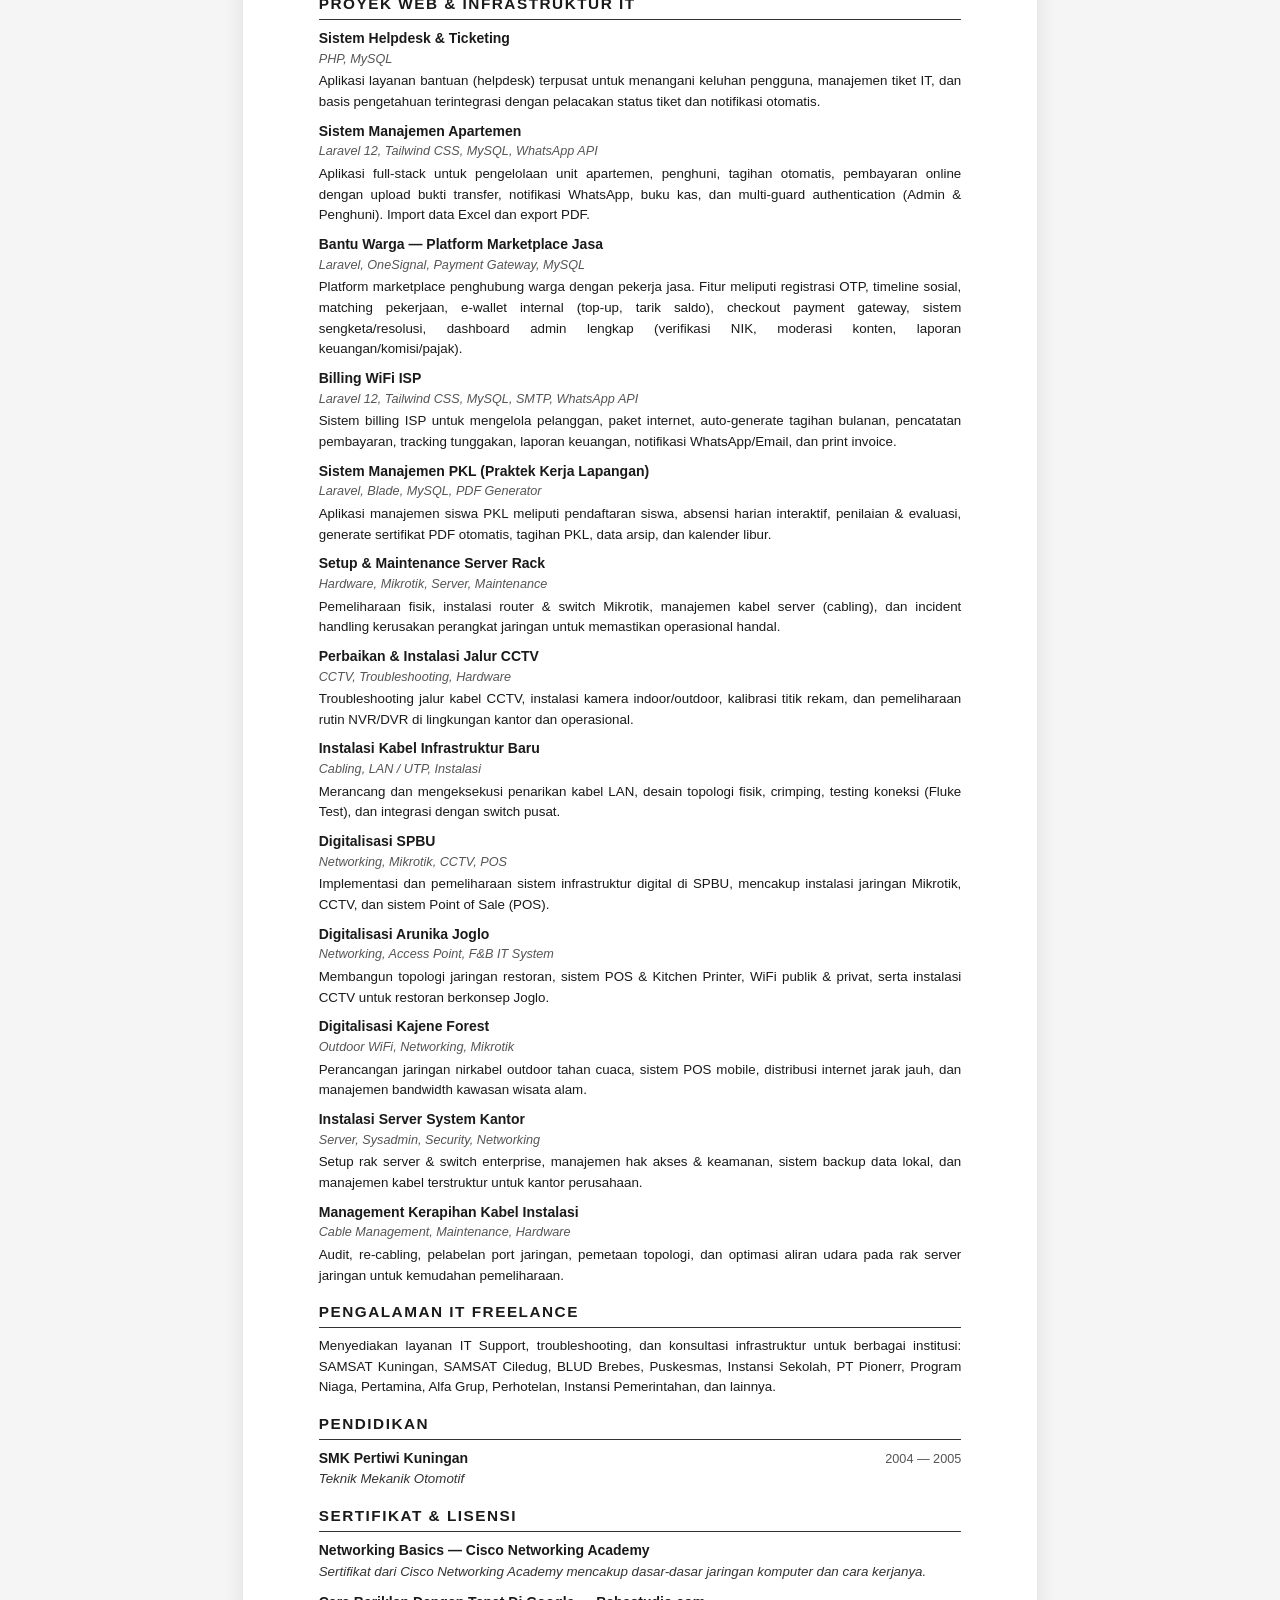
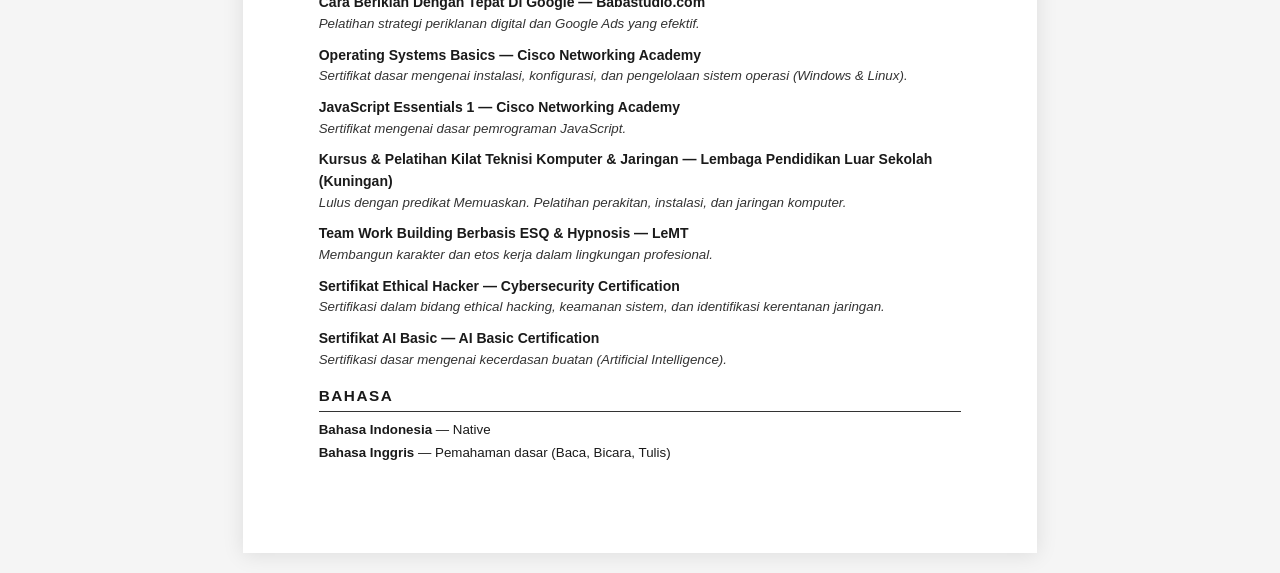
==== commit 94fe9262: "Add IT procurement efficiency achievements" ====
--- a/cv-ats.html
+++ b/cv-ats.html
@@ -28,9 +28,7 @@
                 IT Infrastructure & Network Administrator dengan pengalaman lebih dari 13 tahun di bidang pengelolaan 
                 infrastruktur TI, jaringan Mikrotik, server, CCTV, dan sistem POS di lingkungan perusahaan dan proyek lapangan. 
                 Berpengalaman menangani operasional TI lintas sektor (Oil & Gas, F&B, Retail, Resort) baik sebagai karyawan 
-                tetap maupun konsultan/freelance, dengan fokus pada stabilitas sistem, efisiensi biaya, dan dukungan 
-                kebutuhan bisnis. Memiliki kemampuan tambahan dalam pengembangan aplikasi web menggunakan Laravel untuk 
-                kebutuhan internal perusahaan.
+                tetap maupun konsultan/freelance, dengan fokus pada stabilitas sistem, dukungan kebutuhan bisnis, serta <strong>keahlian khusus dalam mengefisiensikan pengeluaran infrastruktur digital dan pengadaan barang hingga 50% melalui koordinasi vendor dan penyusunan RAB yang strategis</strong>. Memiliki kemampuan tambahan dalam pengembangan aplikasi web menggunakan Laravel untuk kebutuhan internal perusahaan.
             </p>
         </section>
 
@@ -74,6 +72,7 @@
                     <li>Mengelola operasional infrastruktur IT perusahaan untuk kantor pusat dan berbagai site operasional, melayani 100+ pengguna.</li>
                     <li>Merancang, mengimplementasikan, dan memelihara infrastruktur jaringan berbasis Mikrotik (Routing, VPN, VLAN, Load Balancing).</li>
                     <li>Mengoptimalkan biaya operasional ISP hingga ±30% melalui konsolidasi dan manajemen bandwidth jaringan yang efisien.</li>
+                    <li><strong>Mampu mengefisiensikan pengeluaran perusahaan di bidang infrastruktur digital dan pengadaan barang (IT Procurement) hingga 50%</strong> melalui koordinasi vendor yang efektif serta rancangan Rencana Anggaran Biaya (RAB) yang akurat.</li>
                     <li>Melaksanakan pemeliharaan fisik (hardware maintenance), instalasi kabel jaringan (cabling), dan perbaikan jalur CCTV di berbagai lokasi proyek.</li>
                     <li>Menangani insiden IT (Troubleshooting), termasuk pemulihan perangkat jaringan dari kerusakan fisik/lingkungan guna memastikan uptime 99%.</li>
                     <li>Mendukung administrasi server Windows & Linux, sistem absensi terpusat, dan mesin kasir (POS).</li>
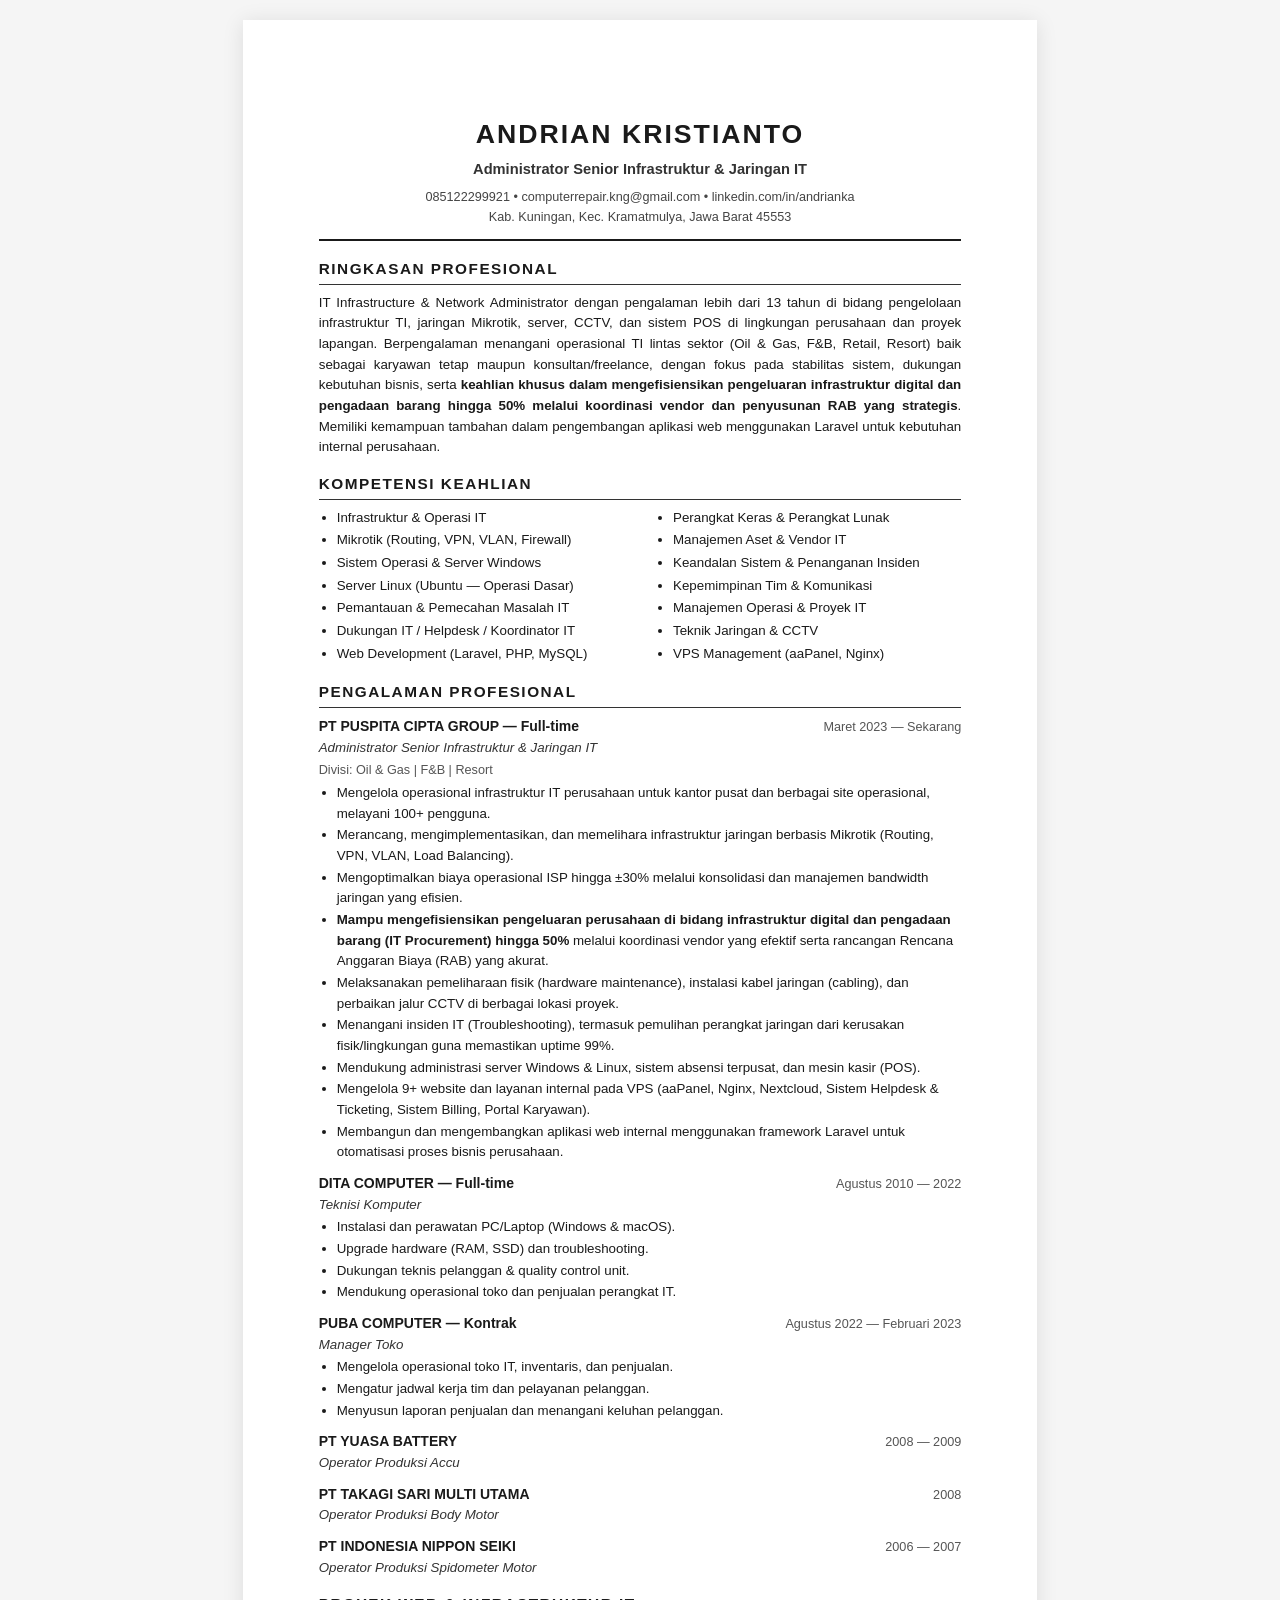
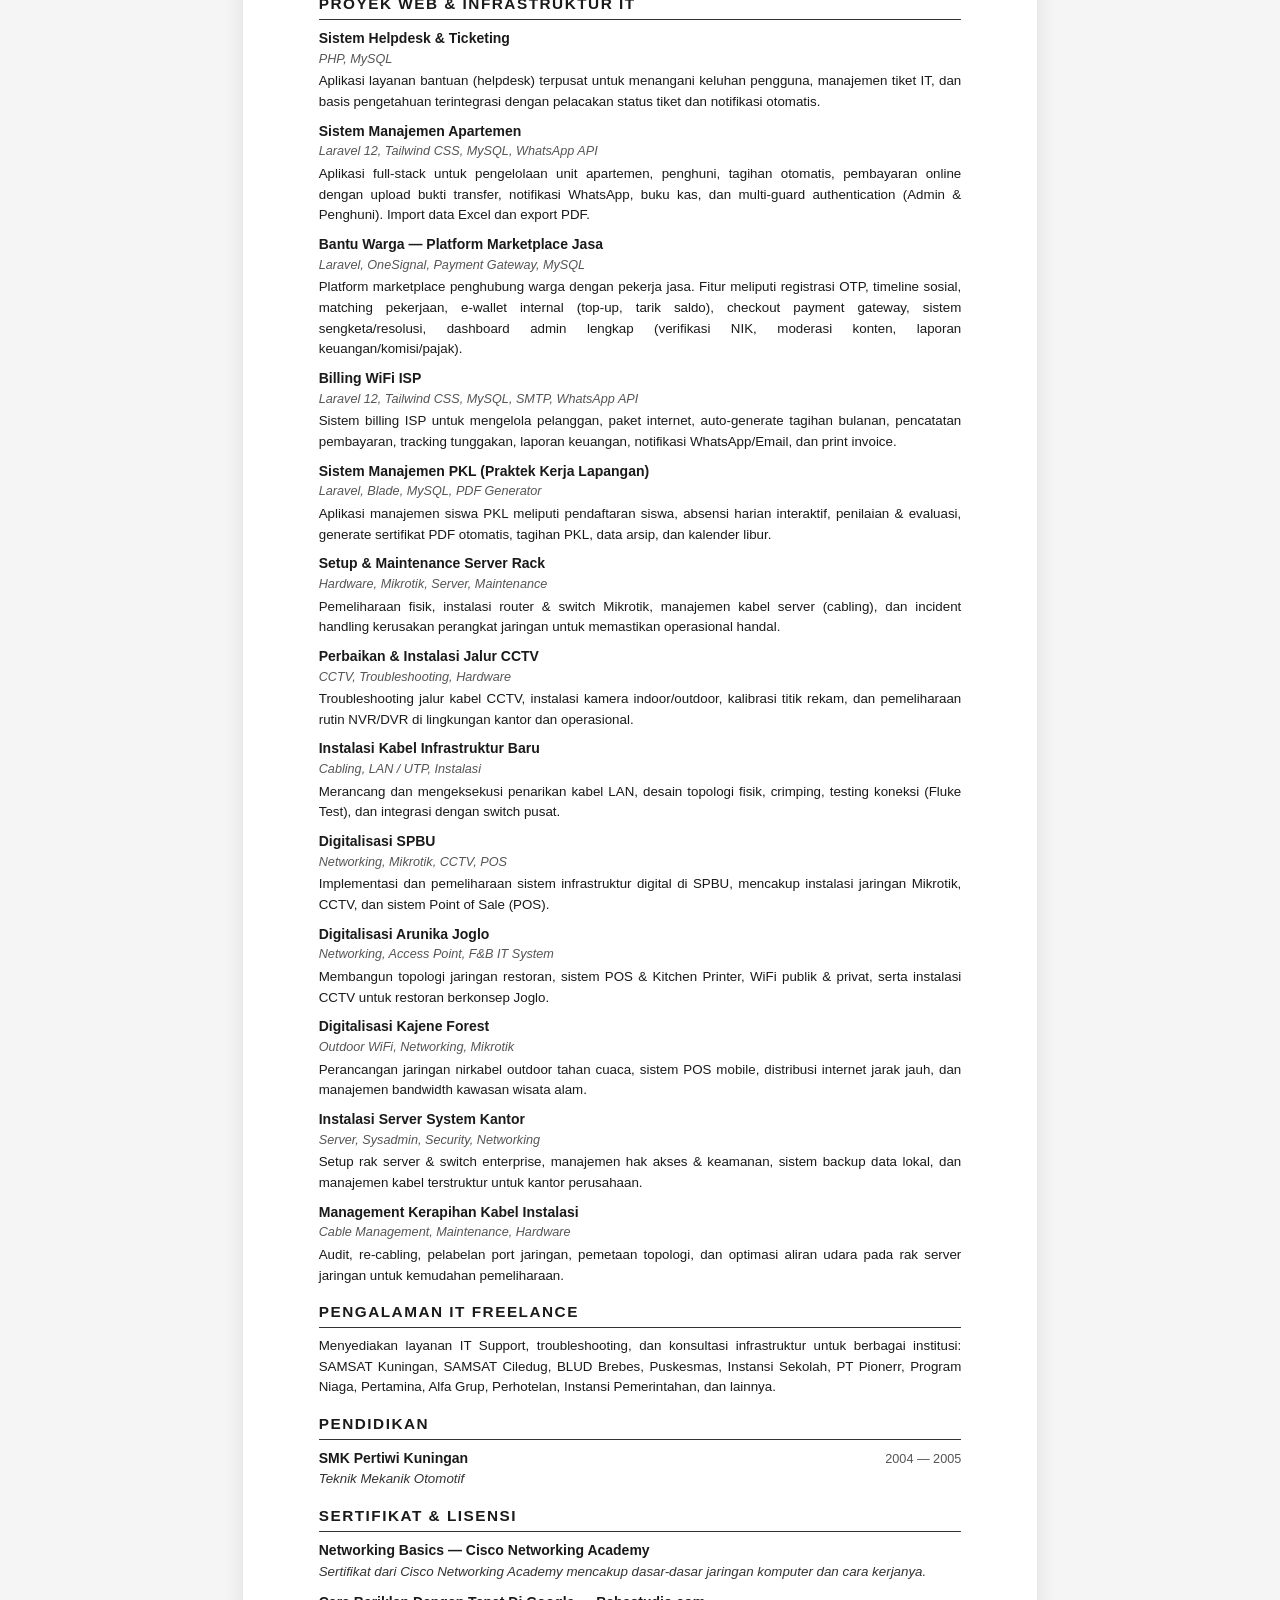
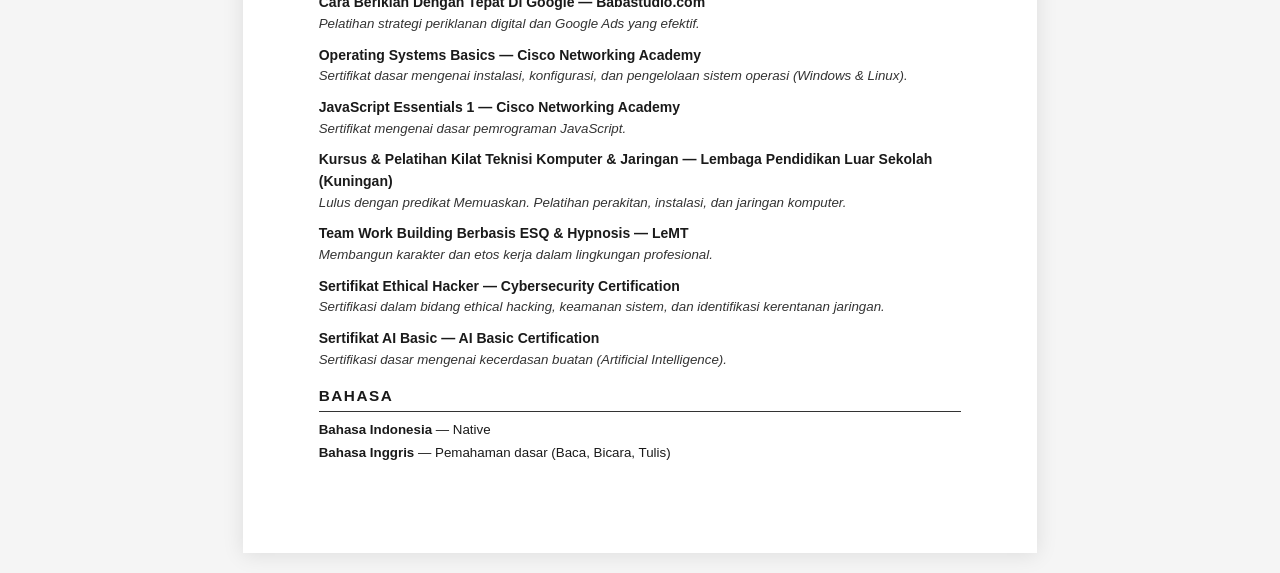
==== commit 3e07e6c5: "Include Helpdesk in website production lists" ====
--- a/cv-ats.html
+++ b/cv-ats.html
@@ -76,7 +76,7 @@
                     <li>Melaksanakan pemeliharaan fisik (hardware maintenance), instalasi kabel jaringan (cabling), dan perbaikan jalur CCTV di berbagai lokasi proyek.</li>
                     <li>Menangani insiden IT (Troubleshooting), termasuk pemulihan perangkat jaringan dari kerusakan fisik/lingkungan guna memastikan uptime 99%.</li>
                     <li>Mendukung administrasi server Windows & Linux, sistem absensi terpusat, dan mesin kasir (POS).</li>
-                    <li>Mengelola 8+ website dan layanan internal pada VPS (aaPanel, Nginx, Nextcloud, Sistem Billing, Portal Karyawan).</li>
+                    <li>Mengelola 9+ website dan layanan internal pada VPS (aaPanel, Nginx, Nextcloud, Sistem Helpdesk & Ticketing, Sistem Billing, Portal Karyawan).</li>
                     <li>Membangun dan mengembangkan aplikasi web internal menggunakan framework Laravel untuk otomatisasi proses bisnis perusahaan.</li>
                 </ul>
             </div>
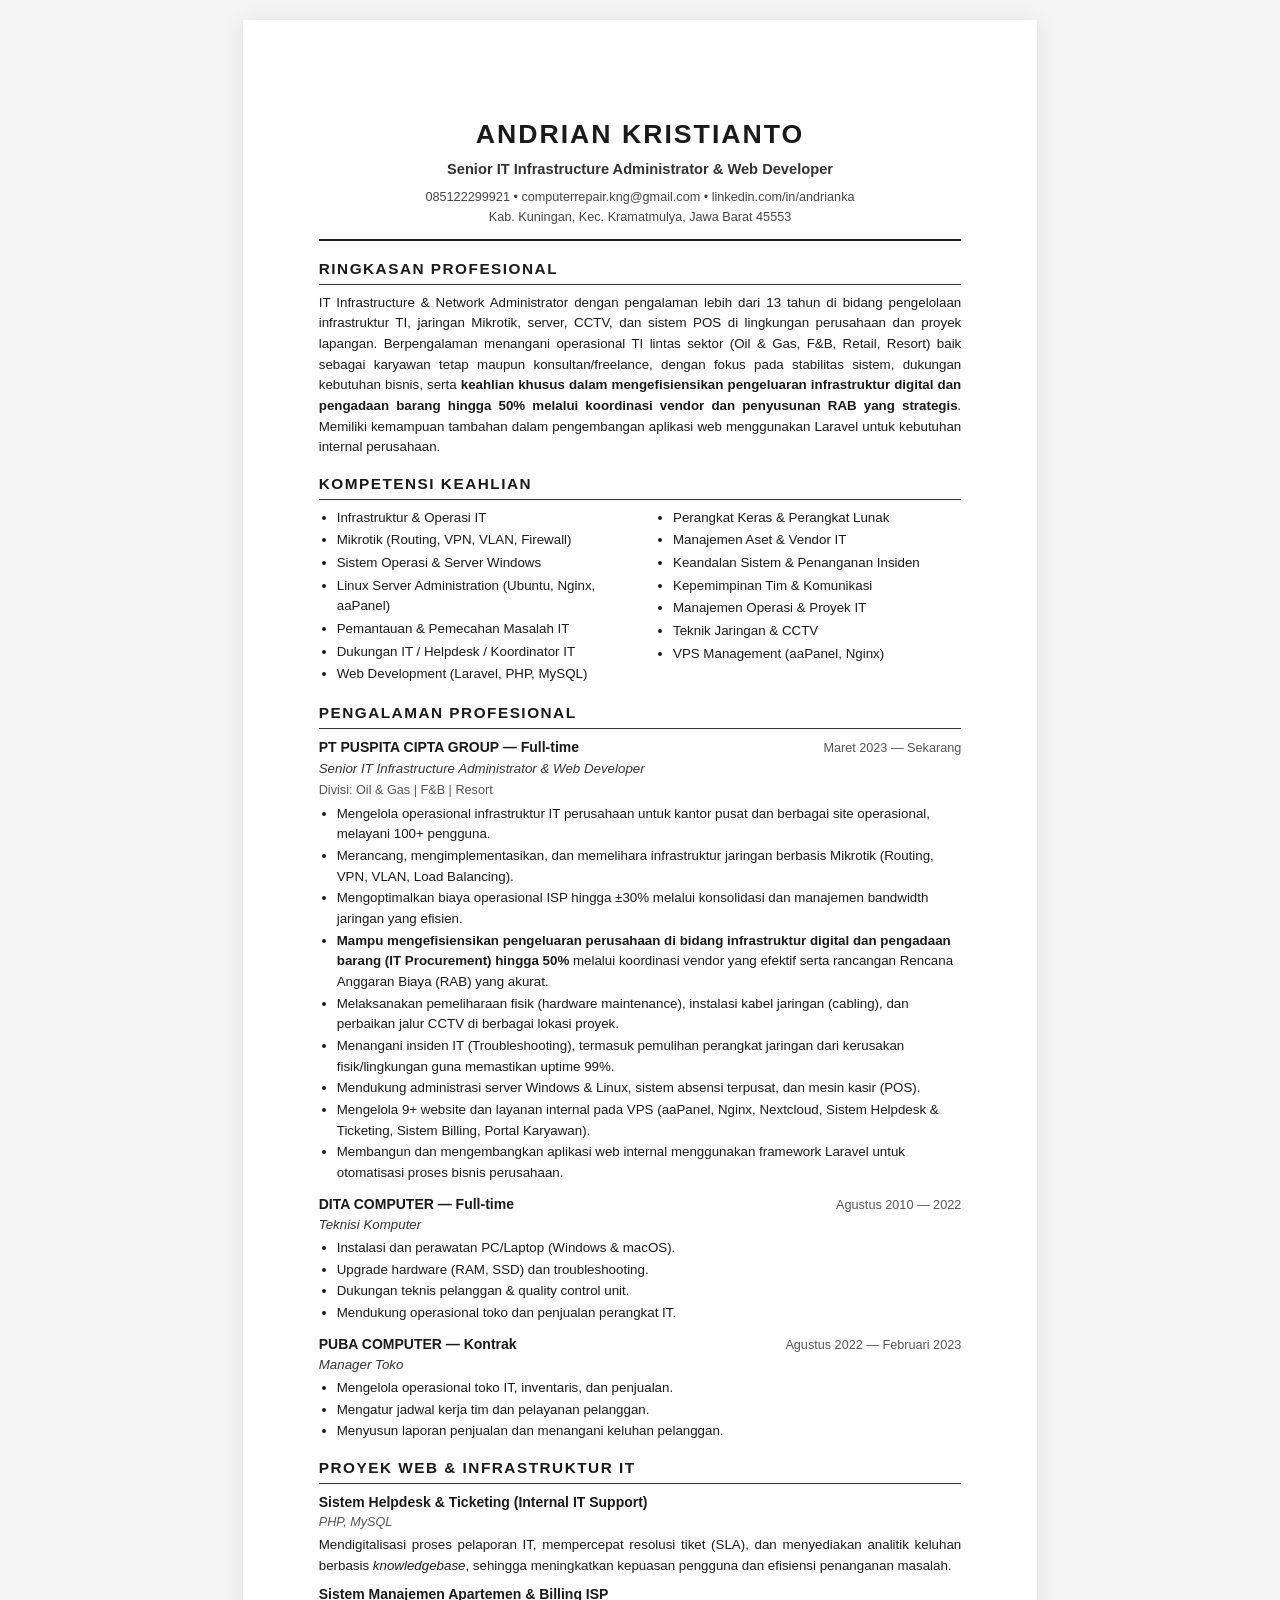
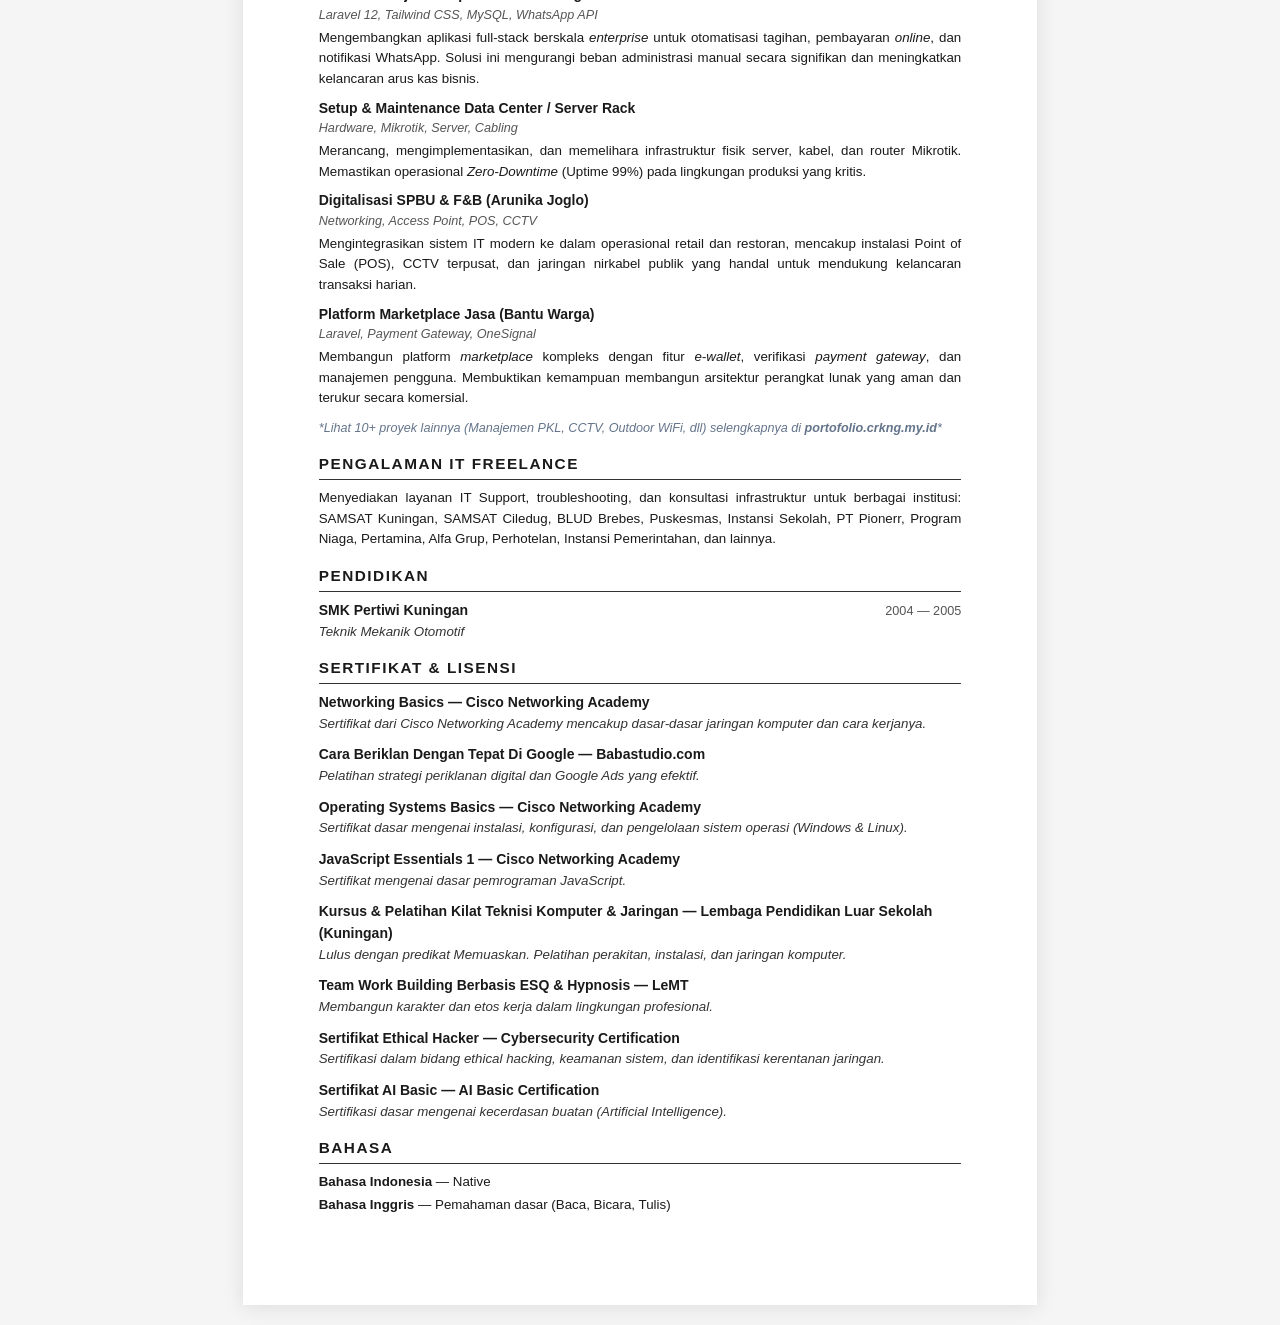
==== commit 9d7bc3d9: "Apply HR feedback: refine titles, skills, and projects" ====
--- a/cv-ats.html
+++ b/cv-ats.html
@@ -14,7 +14,7 @@
         <!-- HEADER -->
         <header class="cv-header">
             <h1>ANDRIAN KRISTIANTO</h1>
-            <p class="cv-subtitle">Administrator Senior Infrastruktur & Jaringan IT</p>
+            <p class="cv-subtitle">Senior IT Infrastructure Administrator & Web Developer</p>
             <p class="cv-contact">
                 085122299921 &bull; computerrepair.kng@gmail.com &bull; linkedin.com/in/andrianka<br>
                 Kab. Kuningan, Kec. Kramatmulya, Jawa Barat 45553
@@ -40,7 +40,7 @@
                     <li>Infrastruktur & Operasi IT</li>
                     <li>Mikrotik (Routing, VPN, VLAN, Firewall)</li>
                     <li>Sistem Operasi & Server Windows</li>
-                    <li>Server Linux (Ubuntu — Operasi Dasar)</li>
+                    <li>Linux Server Administration (Ubuntu, Nginx, aaPanel)</li>
                     <li>Pemantauan & Pemecahan Masalah IT</li>
                     <li>Dukungan IT / Helpdesk / Koordinator IT</li>
                     <li>Web Development (Laravel, PHP, MySQL)</li>
@@ -66,7 +66,7 @@
                     <h3>PT PUSPITA CIPTA GROUP — Full-time</h3>
                     <span class="cv-date">Maret 2023 — Sekarang</span>
                 </div>
-                <p class="cv-job-title">Administrator Senior Infrastruktur & Jaringan IT</p>
+                <p class="cv-job-title">Senior IT Infrastructure Administrator & Web Developer</p>
                 <p class="cv-job-division">Divisi: Oil & Gas | F&B | Resort</p>
                 <ul>
                     <li>Mengelola operasional infrastruktur IT perusahaan untuk kantor pusat dan berbagai site operasional, melayani 100+ pengguna.</li>
@@ -108,29 +108,7 @@
                 </ul>
             </div>
 
-            <div class="cv-job">
-                <div class="cv-job-header">
-                    <h3>PT YUASA BATTERY</h3>
-                    <span class="cv-date">2008 — 2009</span>
-                </div>
-                <p class="cv-job-title">Operator Produksi Accu</p>
-            </div>
-
-            <div class="cv-job">
-                <div class="cv-job-header">
-                    <h3>PT TAKAGI SARI MULTI UTAMA</h3>
-                    <span class="cv-date">2008</span>
-                </div>
-                <p class="cv-job-title">Operator Produksi Body Motor</p>
-            </div>
-
-            <div class="cv-job">
-                <div class="cv-job-header">
-                    <h3>PT INDONESIA NIPPON SEIKI</h3>
-                    <span class="cv-date">2006 — 2007</span>
-                </div>
-                <p class="cv-job-title">Operator Produksi Spidometer Motor</p>
-            </div>
+            <!-- Riwayat pekerjaan non-IT / operator pabrik telah dihilangkan untuk fokus pada karir IT -->
         </section>
 
         <!-- PROYEK WEB & INFRASTRUKTUR IT -->
@@ -138,82 +116,38 @@
             <h2>PROYEK WEB & INFRASTRUKTUR IT</h2>
 
             <div class="cv-project">
-                <h3>Sistem Helpdesk & Ticketing</h3>
+                <h3>Sistem Helpdesk & Ticketing (Internal IT Support)</h3>
                 <p class="cv-tech">PHP, MySQL</p>
-                <p>Aplikasi layanan bantuan (helpdesk) terpusat untuk menangani keluhan pengguna, manajemen tiket IT, dan basis pengetahuan terintegrasi dengan pelacakan status tiket dan notifikasi otomatis.</p>
-            </div>
-
-            <div class="cv-project">
-                <h3>Sistem Manajemen Apartemen</h3>
+                <p>Mendigitalisasi proses pelaporan IT, mempercepat resolusi tiket (SLA), dan menyediakan analitik keluhan berbasis <i>knowledgebase</i>, sehingga meningkatkan kepuasan pengguna dan efisiensi penanganan masalah.</p>
+            </div>
+
+            <div class="cv-project">
+                <h3>Sistem Manajemen Apartemen & Billing ISP</h3>
                 <p class="cv-tech">Laravel 12, Tailwind CSS, MySQL, WhatsApp API</p>
-                <p>Aplikasi full-stack untuk pengelolaan unit apartemen, penghuni, tagihan otomatis, pembayaran online dengan upload bukti transfer, notifikasi WhatsApp, buku kas, dan multi-guard authentication (Admin & Penghuni). Import data Excel dan export PDF.</p>
-            </div>
-
-            <div class="cv-project">
-                <h3>Bantu Warga — Platform Marketplace Jasa</h3>
-                <p class="cv-tech">Laravel, OneSignal, Payment Gateway, MySQL</p>
-                <p>Platform marketplace penghubung warga dengan pekerja jasa. Fitur meliputi registrasi OTP, timeline sosial, matching pekerjaan, e-wallet internal (top-up, tarik saldo), checkout payment gateway, sistem sengketa/resolusi, dashboard admin lengkap (verifikasi NIK, moderasi konten, laporan keuangan/komisi/pajak).</p>
-            </div>
-
-            <div class="cv-project">
-                <h3>Billing WiFi ISP</h3>
-                <p class="cv-tech">Laravel 12, Tailwind CSS, MySQL, SMTP, WhatsApp API</p>
-                <p>Sistem billing ISP untuk mengelola pelanggan, paket internet, auto-generate tagihan bulanan, pencatatan pembayaran, tracking tunggakan, laporan keuangan, notifikasi WhatsApp/Email, dan print invoice.</p>
-            </div>
-
-            <div class="cv-project">
-                <h3>Sistem Manajemen PKL (Praktek Kerja Lapangan)</h3>
-                <p class="cv-tech">Laravel, Blade, MySQL, PDF Generator</p>
-                <p>Aplikasi manajemen siswa PKL meliputi pendaftaran siswa, absensi harian interaktif, penilaian & evaluasi, generate sertifikat PDF otomatis, tagihan PKL, data arsip, dan kalender libur.</p>
-            </div>
-
-            <div class="cv-project">
-                <h3>Setup & Maintenance Server Rack</h3>
-                <p class="cv-tech">Hardware, Mikrotik, Server, Maintenance</p>
-                <p>Pemeliharaan fisik, instalasi router & switch Mikrotik, manajemen kabel server (cabling), dan incident handling kerusakan perangkat jaringan untuk memastikan operasional handal.</p>
-            </div>
-
-            <div class="cv-project">
-                <h3>Perbaikan & Instalasi Jalur CCTV</h3>
-                <p class="cv-tech">CCTV, Troubleshooting, Hardware</p>
-                <p>Troubleshooting jalur kabel CCTV, instalasi kamera indoor/outdoor, kalibrasi titik rekam, dan pemeliharaan rutin NVR/DVR di lingkungan kantor dan operasional.</p>
-            </div>
-
-            <div class="cv-project">
-                <h3>Instalasi Kabel Infrastruktur Baru</h3>
-                <p class="cv-tech">Cabling, LAN / UTP, Instalasi</p>
-                <p>Merancang dan mengeksekusi penarikan kabel LAN, desain topologi fisik, crimping, testing koneksi (Fluke Test), dan integrasi dengan switch pusat.</p>
-            </div>
-
-            <div class="cv-project">
-                <h3>Digitalisasi SPBU</h3>
-                <p class="cv-tech">Networking, Mikrotik, CCTV, POS</p>
-                <p>Implementasi dan pemeliharaan sistem infrastruktur digital di SPBU, mencakup instalasi jaringan Mikrotik, CCTV, dan sistem Point of Sale (POS).</p>
-            </div>
-
-            <div class="cv-project">
-                <h3>Digitalisasi Arunika Joglo</h3>
-                <p class="cv-tech">Networking, Access Point, F&B IT System</p>
-                <p>Membangun topologi jaringan restoran, sistem POS & Kitchen Printer, WiFi publik & privat, serta instalasi CCTV untuk restoran berkonsep Joglo.</p>
-            </div>
-
-            <div class="cv-project">
-                <h3>Digitalisasi Kajene Forest</h3>
-                <p class="cv-tech">Outdoor WiFi, Networking, Mikrotik</p>
-                <p>Perancangan jaringan nirkabel outdoor tahan cuaca, sistem POS mobile, distribusi internet jarak jauh, dan manajemen bandwidth kawasan wisata alam.</p>
-            </div>
-
-            <div class="cv-project">
-                <h3>Instalasi Server System Kantor</h3>
-                <p class="cv-tech">Server, Sysadmin, Security, Networking</p>
-                <p>Setup rak server & switch enterprise, manajemen hak akses & keamanan, sistem backup data lokal, dan manajemen kabel terstruktur untuk kantor perusahaan.</p>
-            </div>
-
-            <div class="cv-project">
-                <h3>Management Kerapihan Kabel Instalasi</h3>
-                <p class="cv-tech">Cable Management, Maintenance, Hardware</p>
-                <p>Audit, re-cabling, pelabelan port jaringan, pemetaan topologi, dan optimasi aliran udara pada rak server jaringan untuk kemudahan pemeliharaan.</p>
-            </div>
+                <p>Mengembangkan aplikasi full-stack berskala <i>enterprise</i> untuk otomatisasi tagihan, pembayaran <i>online</i>, dan notifikasi WhatsApp. Solusi ini mengurangi beban administrasi manual secara signifikan dan meningkatkan kelancaran arus kas bisnis.</p>
+            </div>
+
+            <div class="cv-project">
+                <h3>Setup & Maintenance Data Center / Server Rack</h3>
+                <p class="cv-tech">Hardware, Mikrotik, Server, Cabling</p>
+                <p>Merancang, mengimplementasikan, dan memelihara infrastruktur fisik server, kabel, dan router Mikrotik. Memastikan operasional <i>Zero-Downtime</i> (Uptime 99%) pada lingkungan produksi yang kritis.</p>
+            </div>
+
+            <div class="cv-project">
+                <h3>Digitalisasi SPBU & F&B (Arunika Joglo)</h3>
+                <p class="cv-tech">Networking, Access Point, POS, CCTV</p>
+                <p>Mengintegrasikan sistem IT modern ke dalam operasional retail dan restoran, mencakup instalasi Point of Sale (POS), CCTV terpusat, dan jaringan nirkabel publik yang handal untuk mendukung kelancaran transaksi harian.</p>
+            </div>
+
+            <div class="cv-project">
+                <h3>Platform Marketplace Jasa (Bantu Warga)</h3>
+                <p class="cv-tech">Laravel, Payment Gateway, OneSignal</p>
+                <p>Membangun platform <i>marketplace</i> kompleks dengan fitur <i>e-wallet</i>, verifikasi <i>payment gateway</i>, dan manajemen pengguna. Membuktikan kemampuan membangun arsitektur perangkat lunak yang aman dan terukur secara komersial.</p>
+            </div>
+
+            <p style="font-size: 0.9em; margin-top: 10px; font-style: italic; color: #64748b;">
+                *Lihat 10+ proyek lainnya (Manajemen PKL, CCTV, Outdoor WiFi, dll) selengkapnya di <strong>portofolio.crkng.my.id</strong>*
+            </p>
         </section>
 
         <!-- IT FREELANCE -->
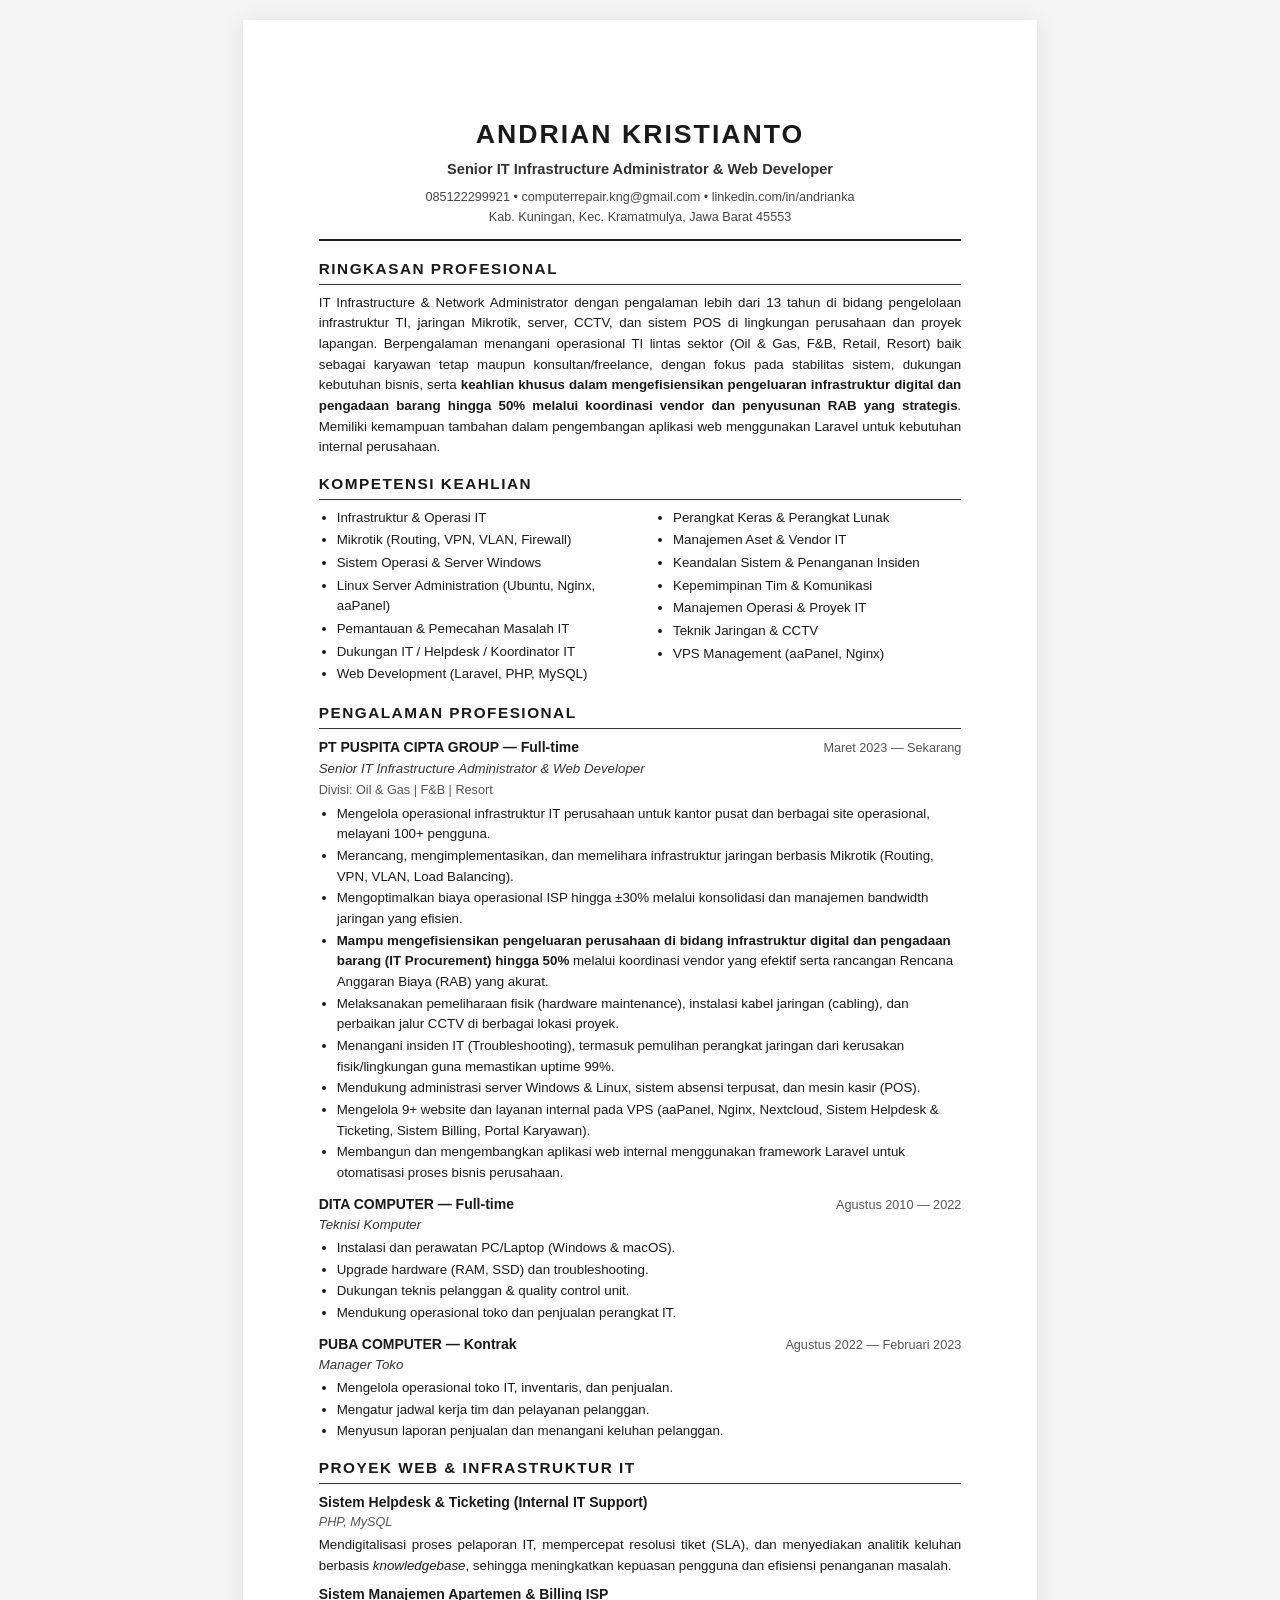
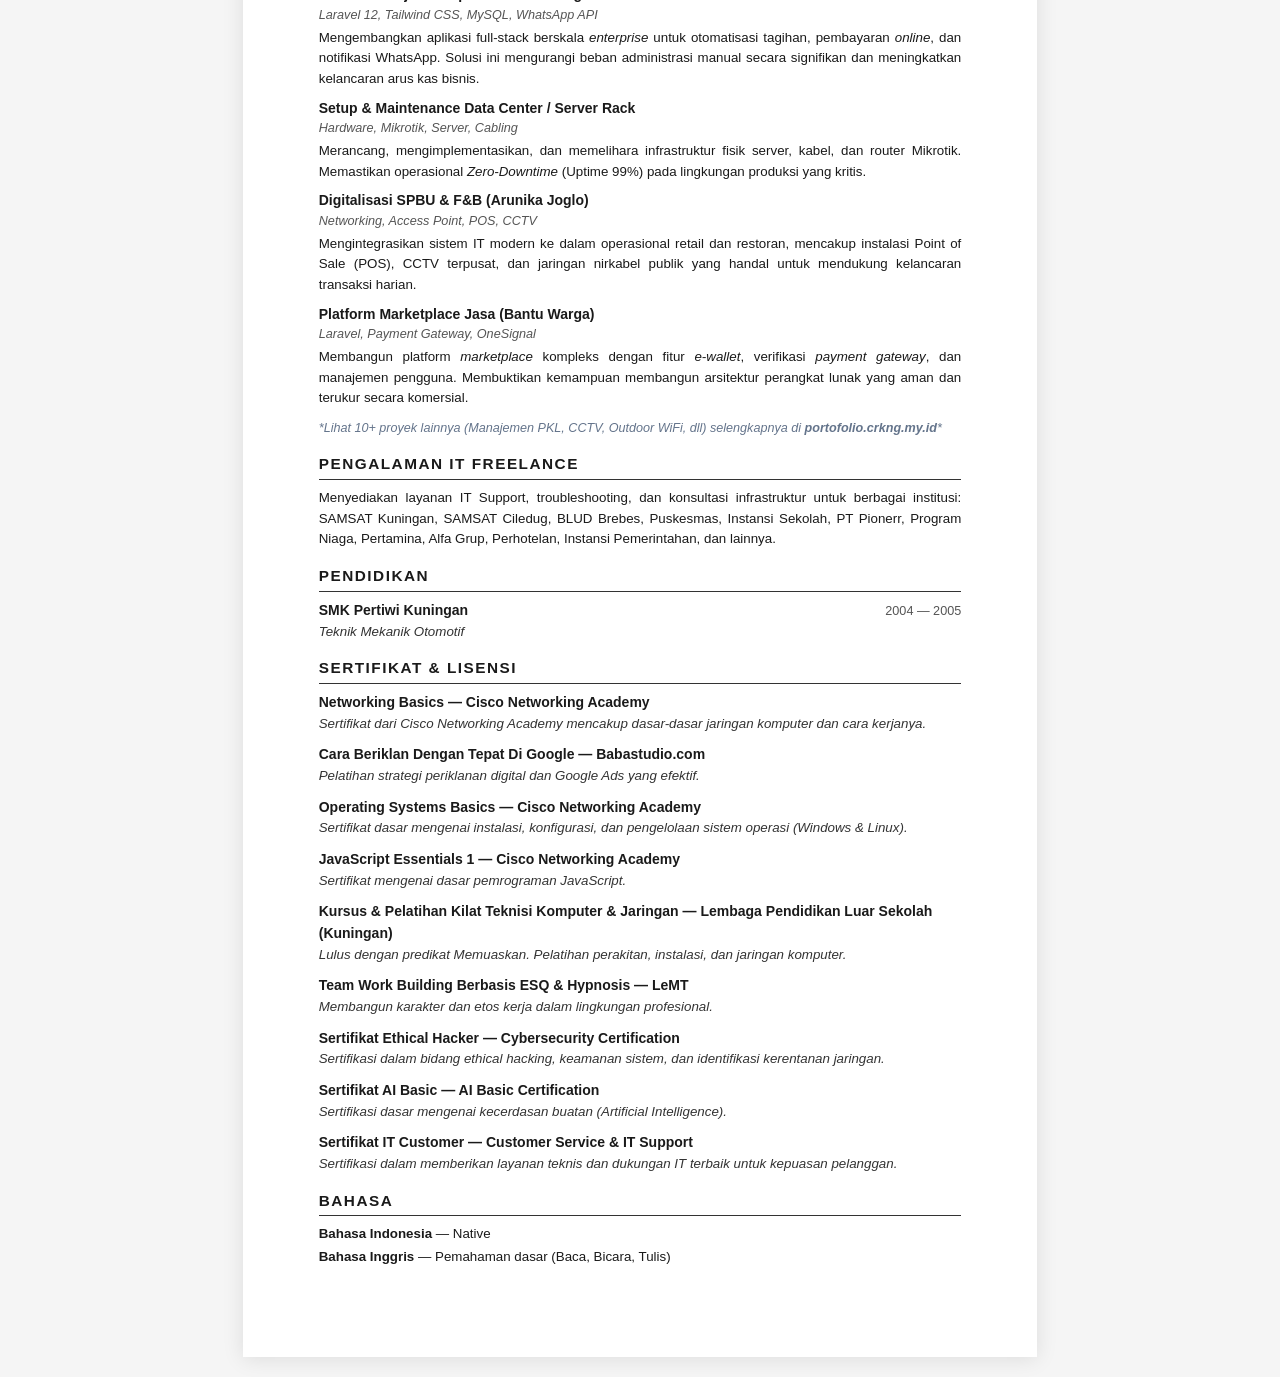
==== commit 9e9e550a: "Add IT Customer certification and badge" ====
--- a/cv-ats.html
+++ b/cv-ats.html
@@ -231,6 +231,13 @@
                 </div>
                 <p class="cv-job-title">Sertifikasi dasar mengenai kecerdasan buatan (Artificial Intelligence).</p>
             </div>
+
+            <div class="cv-job">
+                <div class="cv-job-header">
+                    <h3>Sertifikat IT Customer — Customer Service & IT Support</h3>
+                </div>
+                <p class="cv-job-title">Sertifikasi dalam memberikan layanan teknis dan dukungan IT terbaik untuk kepuasan pelanggan.</p>
+            </div>
         </section>
 
         <!-- PENDIDIKAN (Dummy Dihapus) -->
--- a/cv-ats.css
+++ b/cv-ats.css
@@ -205,13 +205,14 @@
 @media print {
     body {
         background: #fff;
-        font-size: 10pt;
+        font-size: 9.5pt;
+        line-height: 1.4;
     }
 
     .cv-page {
         max-width: none;
         margin: 0;
-        padding: 15mm 18mm;
+        padding: 0;
         box-shadow: none;
     }
 
@@ -219,20 +220,29 @@
         display: none !important;
     }
 
+    .cv-header {
+        margin-bottom: 10px;
+        padding-bottom: 8px;
+    }
+
     .cv-header h1 {
-        font-size: 18pt;
+        font-size: 16pt;
+    }
+
+    .cv-section {
+        margin-bottom: 10px;
     }
 
     .cv-section h2 {
-        font-size: 11pt;
-    }
-
-    /* Prevent page breaks inside jobs/projects */
+        font-size: 10.5pt;
+        margin-bottom: 4px;
+    }
+
     .cv-job, .cv-project {
+        margin-bottom: 6px;
         page-break-inside: avoid;
     }
 
-    /* Ensure sections don't orphan headers */
     .cv-section h2 {
         page-break-after: avoid;
     }
@@ -240,5 +250,5 @@
 
 @page {
     size: A4;
-    margin: 10mm;
-}
+    margin: 12mm 15mm;
+}
